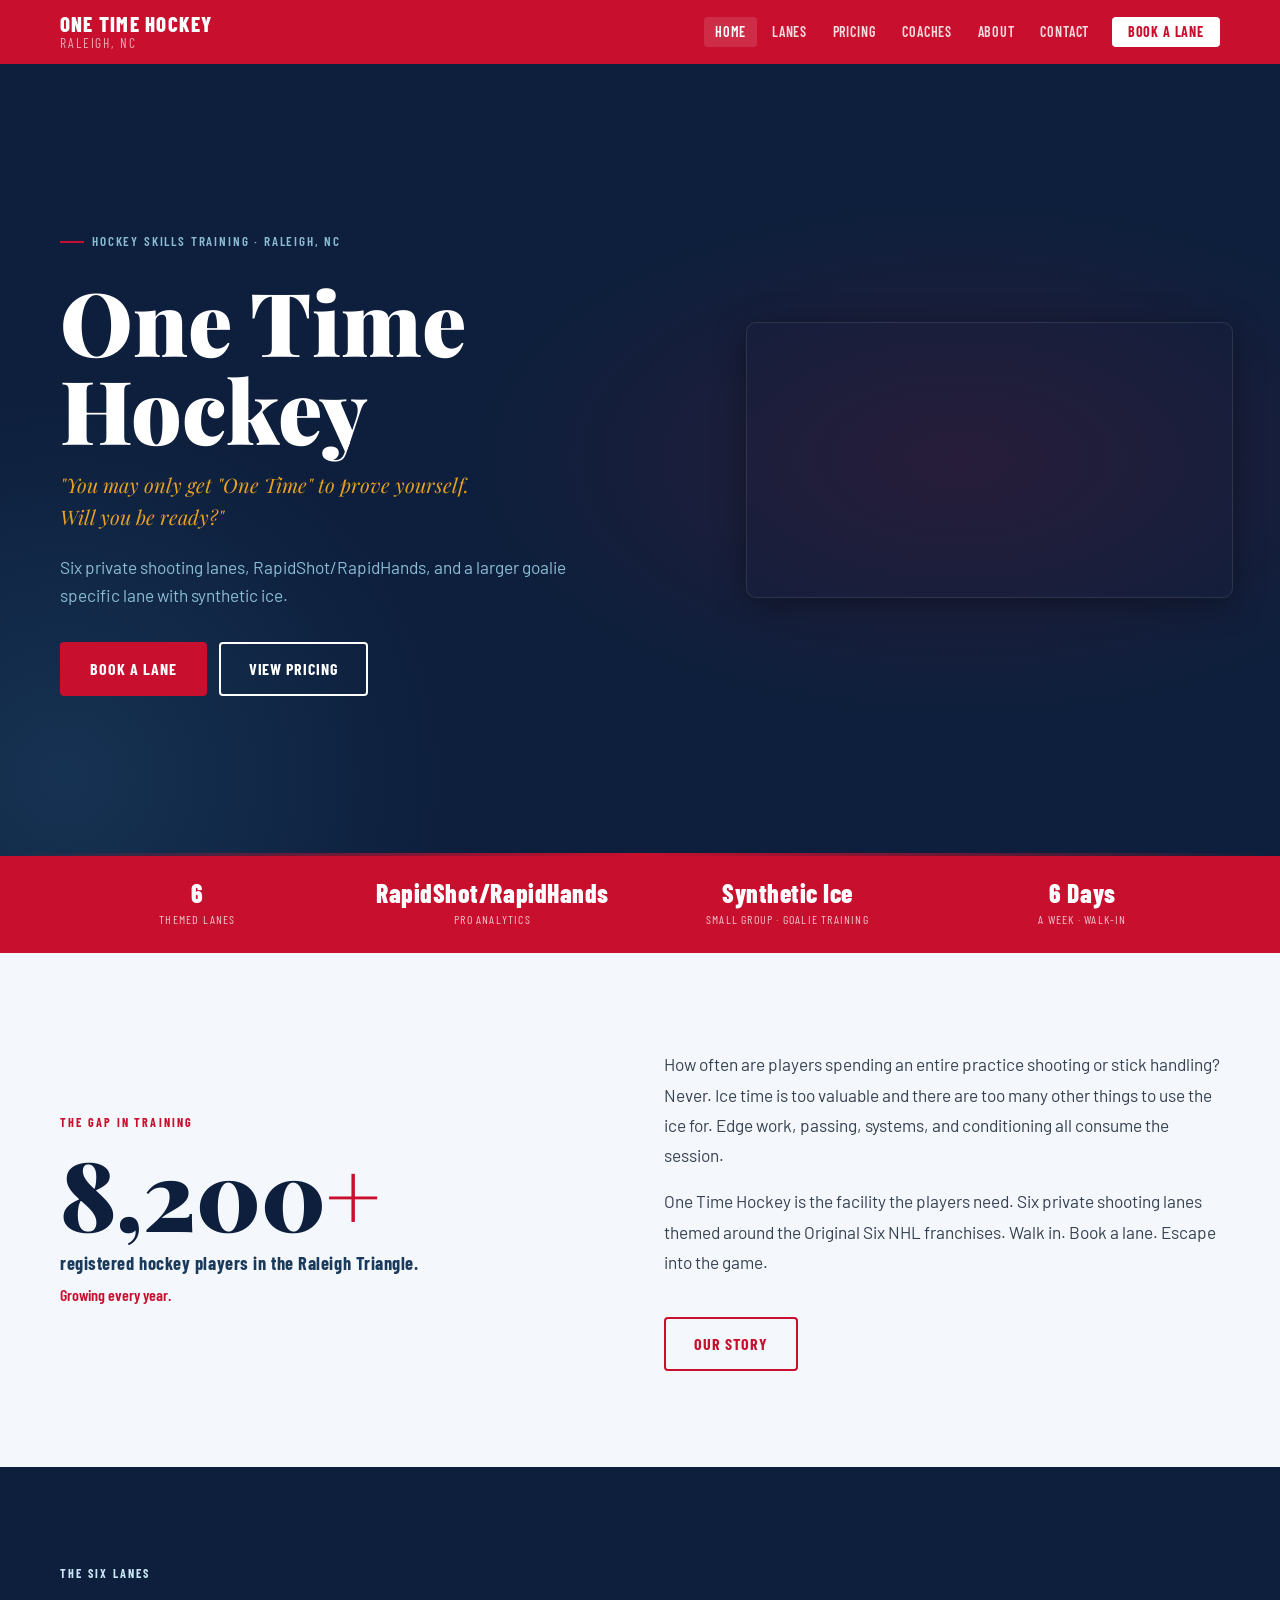
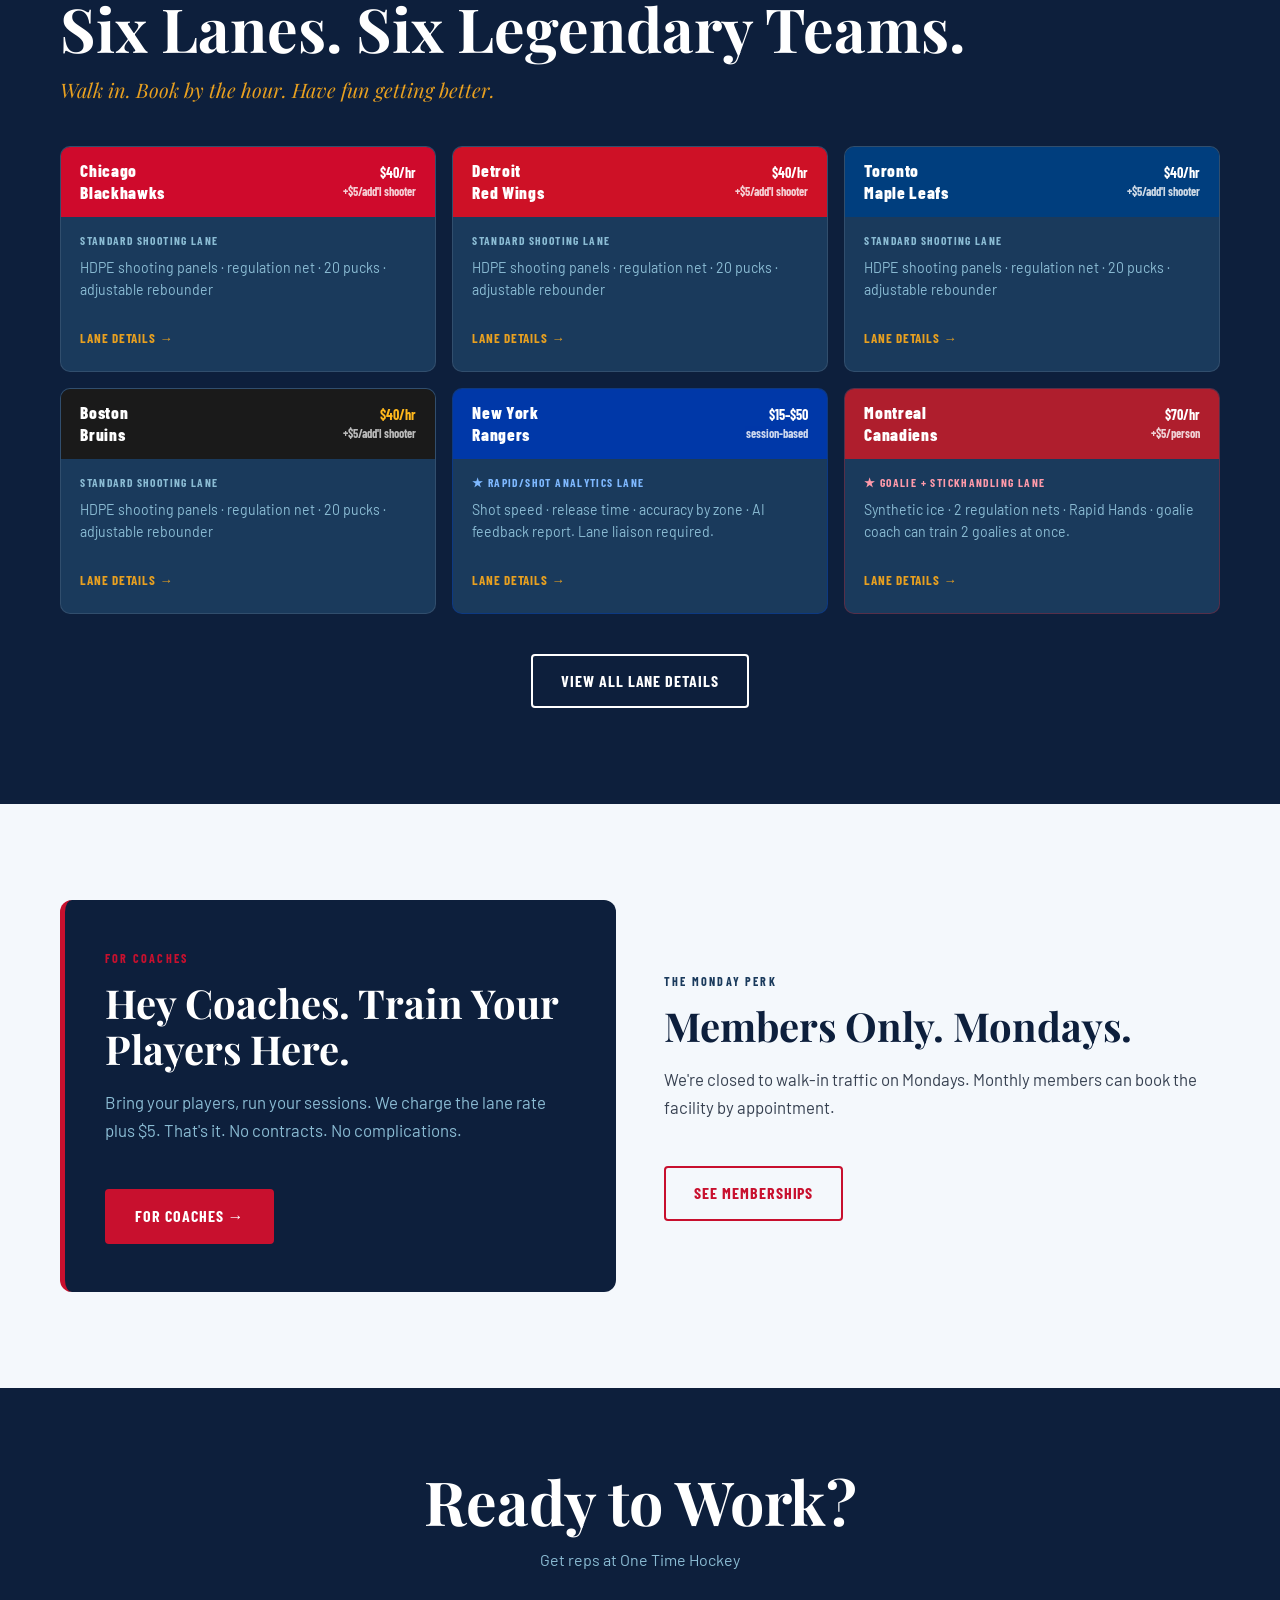
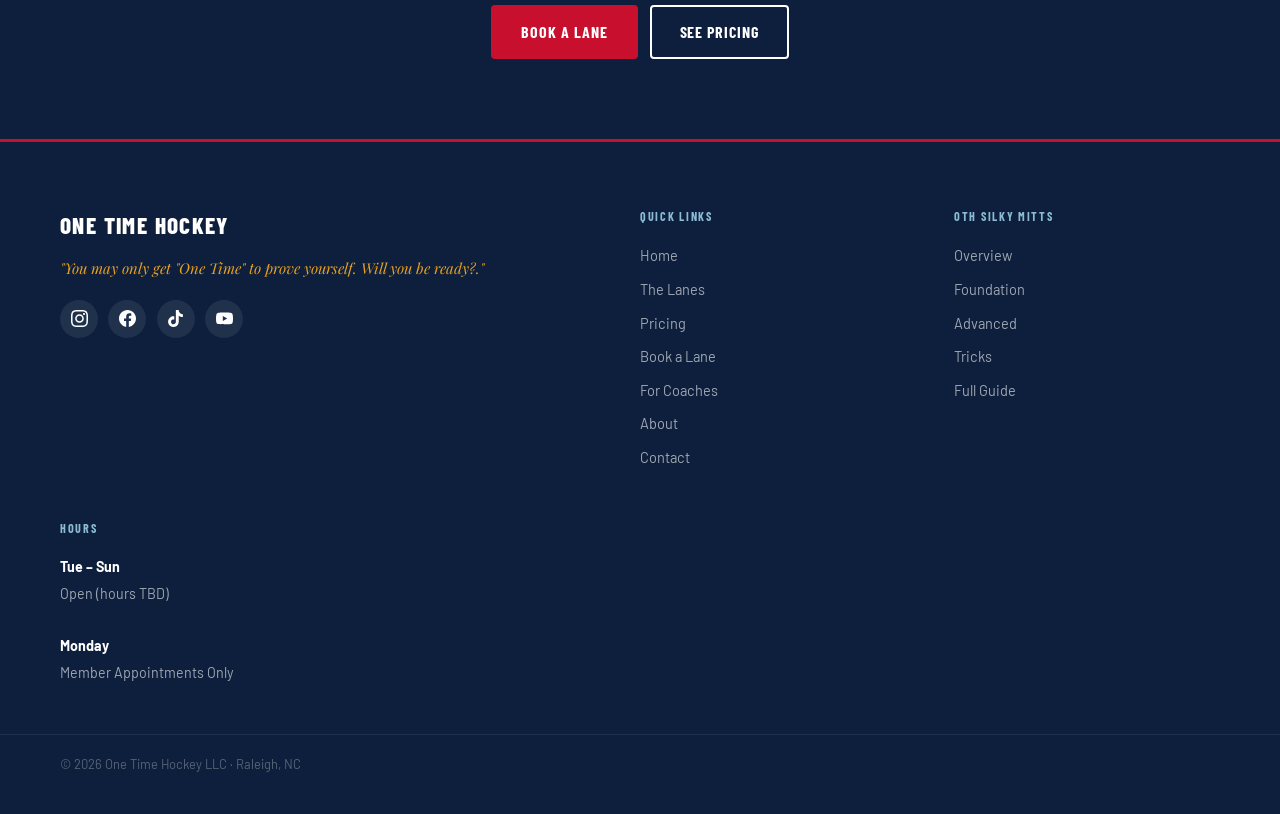
==== index.html @ a1ea01f9 "Add files via upload" ====
<!DOCTYPE html>
<html lang="en">
<head>
<meta charset="UTF-8">
<meta name="viewport" content="width=device-width, initial-scale=1.0">
<title>One Time Hockey — Skills Training Center | Raleigh, NC</title>
<meta name="description" content="Six Original Six NHL-themed shooting lanes in Raleigh, NC. Walk in, book by the hour, and have fun getting better. RapidShot analytics · Goalie lane · Open 6 days a week.">
<meta property="og:title" content="One Time Hockey — Skills Training Center | Raleigh, NC">
<meta property="og:description" content="Six private shooting lanes. Walk in. Book by the hour. The only open-access hockey skills training facility in the Raleigh Triangle.">
<meta property="og:image" content="images/og-image.jpg">
<meta property="og:url" content="https://onetimehockey.com">
<meta name="twitter:card" content="summary_large_image">
<link rel="canonical" href="https://onetimehockey.com">
<link rel="stylesheet" href="css/style.css">
<script type="application/ld+json">
{
  "@context":"https://schema.org",
  "@type":"SportsActivityLocation",
  "name":"One Time Hockey",
  "description":"Hockey skills training center in Raleigh, NC. Six Original Six-themed shooting lanes.",
  "address":{"@type":"PostalAddress","addressLocality":"Raleigh","addressRegion":"NC","addressCountry":"US"},
  "sport":"Hockey",
  "url":"https://onetimehockey.com"
}
</script>
</head>
<body>

<!-- ── NAV ──────────────────────────────────────── -->
<nav class="nav" role="navigation" aria-label="Main navigation">
  <div class="nav-inner">
    <a href="index.html" class="nav-logo">One Time Hockey<span>Raleigh, NC</span></a>
    <ul class="nav-links" role="list">
      <li><a href="index.html">Home</a></li>
      <li><a href="lanes.html">Lanes</a></li>
      <li><a href="pricing.html">Pricing</a></li>
      <li><a href="coaches.html">Coaches</a></li>
      <li><a href="about.html">About</a></li>
      <li><a href="contact.html">Contact</a></li>
      <li><a href="book.html" class="nav-cta">Book a Lane</a></li>
    </ul>
    <button class="burger" aria-label="Open menu" aria-expanded="false">
      <span></span><span></span><span></span>
    </button>
  </div>
</nav>

<!-- Mobile overlay -->
<div class="nav-overlay" role="dialog" aria-label="Mobile navigation">
  <button class="nav-close" aria-label="Close menu">✕</button>
  <a href="index.html">Home</a>
  <a href="lanes.html">Lanes</a>
  <a href="pricing.html">Pricing</a>
  <a href="coaches.html">Coaches</a>
  <a href="about.html">About</a>
  <a href="contact.html">Contact</a>
  <a href="book.html" class="mob-cta">Book a Lane</a>
</div>

<!-- ── HERO ─────────────────────────────────────── -->
<section class="hero" aria-label="Welcome to One Time Hockey">
  <div class="wrap">
    <div class="hero-grid">
      
      <div class="hero-text-col">
        <div class="eyebrow fu">Hockey Skills Training · Raleigh, NC</div>
        <h1 class="d-xl fu fu-1"><span style="color:var(--white)">One Time</span><br><span style="color:var(--white)">Hockey</span></h1>
        <p class="tagline fu fu-2" style="margin-top:1rem;max-width:560px">"You may only get "One Time" to prove yourself.<br>Will you be ready?"</p>
        <p class="fu fu-3" style="color:var(--ice-dim);margin-top:1.25rem;max-width:520px;font-size:1.08rem">Six private shooting lanes, RapidShot/RapidHands, and a larger goalie specific lane with synthetic ice.</p>
        <div class="btn-row fu fu-4" style="margin-top:2rem">
          <a href="book.html" class="btn btn-red">Book a Lane</a>
          <a href="pricing.html" class="btn btn-outline">View Pricing</a>
        </div>
      </div>

      <div class="hero-video-col fu fu-5">
        <div class="vid-wrap">
          <iframe src="https://www.youtube.com/embed/KJ-8VpHK3oU" frameborder="0" allow="accelerometer; autoplay; clipboard-write; encrypted-media; gyroscope; picture-in-picture" allowfullscreen></iframe>
        </div>
      </div>

    </div>
  </div>
</section>

<!-- ── STAT BAR ──────────────────────────────────── -->
<div class="stat-bar" aria-label="Facility highlights">
  <div class="wrap">
    <div class="stat-grid">
      <div><div class="stat-val">6</div><div class="stat-lbl">Themed Lanes</div></div>
      <div><div class="stat-val">RapidShot/RapidHands</div><div class="stat-lbl">Pro Analytics</div></div>
      <div><div class="stat-val">Synthetic Ice</div><div class="stat-lbl">Small Group · Goalie Training</div></div>
      <div><div class="stat-val">6 Days</div><div class="stat-lbl">A Week · Walk-In</div></div>
    </div>
  </div>
</div>

<!-- ── PROBLEM ───────────────────────────────────── -->
<section class="sec bg-off">
  <div class="wrap">
    <div class="two-col">
      <div>
        <span class="sec-label">The Gap in training</span>
        <div style="display:flex;align-items:baseline;gap:.75rem;margin-bottom:.5rem">
          <span style="font-family:var(--fd);font-size:clamp(3.5rem,10vw,6rem);font-weight:900;color:var(--navy);line-height:1">8,200<span style="color:var(--red)">+</span></span>
        </div>
        <p style="font-family:var(--fc);font-weight:700;font-size:1.15rem;color:var(--navy-md);letter-spacing:.03em;margin-bottom:.25rem">registered hockey players in the Raleigh Triangle.</p>
        <p style="font-family:var(--fc);font-size:1rem;color:var(--red);font-weight:600">Growing every year.</p>
      </div>
      <div>
        <p style="font-size:1.08rem;color:var(--mid);line-height:1.75">How often are players spending an entire practice shooting or stick handling? Never. Ice time is too valuable and there are too many other things to use the ice for. Edge work, passing, systems, and conditioning all consume the session.</p>
        <p style="font-size:1.08rem;color:var(--mid);line-height:1.75;margin-top:1rem">One Time Hockey is the facility the players need. Six private shooting lanes themed around the Original Six NHL franchises. Walk in. Book a lane. Escape into the game.</p>
        <a href="about.html" class="btn btn-outline-red" style="margin-top:1.5rem">Our Story</a>
      </div>
    </div>
  </div>
</section>

<!-- ── LANES ─────────────────────────────────────── -->
<section class="sec bg-navy">
  <div class="wrap">
    <span class="sec-label sec-label--lt">The Six Lanes</span>
    <h2 class="d-lg" style="color:var(--white);margin-bottom:.75rem">Six Lanes. Six Legendary Teams.</h2>
    <p class="tagline" style="margin-bottom:2.5rem">Walk in. Book by the hour. Have fun getting better.</p>

    <div class="lane-grid">

      <!-- Chicago -->
      <article class="lane-card">
        <div class="lane-card-hd" style="background:#CF0A2C">
          <div class="lane-card-team">Chicago<br>Blackhawks</div>
          <div class="lane-card-price">$40/hr<br><span style="font-size:.75rem;opacity:.8">+$5/add'l shooter</span></div>
        </div>
        <div class="lane-card-bd">
          <div class="lane-card-type" style="color:var(--ice-dim)">Standard Shooting Lane</div>
          <p class="lane-card-desc">HDPE shooting panels · regulation net · 20 pucks · adjustable rebounder</p>
          <a href="lanes.html#chicago" class="lane-card-link">Lane Details →</a>
        </div>
      </article>

      <!-- Detroit -->
      <article class="lane-card">
        <div class="lane-card-hd" style="background:#CE1126">
          <div class="lane-card-team">Detroit<br>Red Wings</div>
          <div class="lane-card-price">$40/hr<br><span style="font-size:.75rem;opacity:.8">+$5/add'l shooter</span></div>
        </div>
        <div class="lane-card-bd">
          <div class="lane-card-type" style="color:var(--ice-dim)">Standard Shooting Lane</div>
          <p class="lane-card-desc">HDPE shooting panels · regulation net · 20 pucks · adjustable rebounder</p>
          <a href="lanes.html#detroit" class="lane-card-link">Lane Details →</a>
        </div>
      </article>

      <!-- Toronto -->
      <article class="lane-card">
        <div class="lane-card-hd" style="background:#003E7E">
          <div class="lane-card-team">Toronto<br>Maple Leafs</div>
          <div class="lane-card-price">$40/hr<br><span style="font-size:.75rem;opacity:.8">+$5/add'l shooter</span></div>
        </div>
        <div class="lane-card-bd">
          <div class="lane-card-type" style="color:var(--ice-dim)">Standard Shooting Lane</div>
          <p class="lane-card-desc">HDPE shooting panels · regulation net · 20 pucks · adjustable rebounder</p>
          <a href="lanes.html#toronto" class="lane-card-link">Lane Details →</a>
        </div>
      </article>

      <!-- Boston -->
      <article class="lane-card">
        <div class="lane-card-hd" style="background:#1a1a1a">
          <div class="lane-card-team">Boston<br>Bruins</div>
          <div class="lane-card-price" style="color:#FFB81C">$40/hr<br><span style="font-size:.75rem;color:rgba(255,255,255,.7)">+$5/add'l shooter</span></div>
        </div>
        <div class="lane-card-bd">
          <div class="lane-card-type" style="color:var(--ice-dim)">Standard Shooting Lane</div>
          <p class="lane-card-desc">HDPE shooting panels · regulation net · 20 pucks · adjustable rebounder</p>
          <a href="lanes.html#boston" class="lane-card-link">Lane Details →</a>
        </div>
      </article>

      <!-- Rangers - RapidShot -->
      <article class="lane-card" style="border-color:rgba(0,56,168,.5)">
        <div class="lane-card-hd" style="background:#0038A8">
          <div class="lane-card-team">New York<br>Rangers</div>
          <div class="lane-card-price">$15–$50<br><span style="font-size:.75rem;opacity:.8">session-based</span></div>
        </div>
        <div class="lane-card-bd">
          <div class="lane-card-type" style="color:#7EB8FF">★ Rapid/Shot Analytics Lane</div>
          <p class="lane-card-desc">Shot speed · release time · accuracy by zone · AI feedback report. Lane liaison required.</p>
          <a href="lanes.html#rangers" class="lane-card-link">Lane Details →</a>
        </div>
      </article>

      <!-- Montreal -->
      <article class="lane-card" style="border-color:rgba(175,30,45,.4)">
        <div class="lane-card-hd" style="background:#AF1E2D">
          <div class="lane-card-team">Montreal<br>Canadiens</div>
          <div class="lane-card-price">$70/hr<br><span style="font-size:.75rem;opacity:.8">+$5/person</span></div>
        </div>
        <div class="lane-card-bd">
          <div class="lane-card-type" style="color:#ff9aaa">★ Goalie + Stickhandling Lane</div>
          <p class="lane-card-desc">Synthetic ice · 2 regulation nets · Rapid Hands · goalie coach can train 2 goalies at once.</p>
          <a href="lanes.html#montreal" class="lane-card-link">Lane Details →</a>
        </div>
      </article>

    </div>

    <div style="text-align:center;margin-top:2.5rem">
      <a href="lanes.html" class="btn btn-outline">View All Lane Details</a>
    </div>
  </div>
</section>

<!-- ── COACHES CALLOUT ────────────────────────────── -->
<section class="sec bg-off">
  <div class="wrap two-col">
    <div style="background:var(--navy);border-radius:12px;padding:3rem 2.5rem;border-left:5px solid var(--red)">
      <span class="sec-label">For Coaches</span>
      <h2 class="d-md" style="color:var(--white);margin-bottom:1rem">Hey Coaches. Train Your Players Here.</h2>
      <p style="color:var(--ice-dim);font-size:1.05rem;line-height:1.72">Bring your players, run your sessions. We charge the lane rate plus $5. That's it. No contracts. No complications.</p>
      <a href="coaches.html" class="btn btn-red" style="margin-top:1.75rem">For Coaches →</a>
    </div>
    <div>
      <span class="sec-label" style="color:var(--navy-md)">The Monday Perk</span>
      <h2 class="d-md" style="color:var(--navy);margin-bottom:1rem">Members Only. Mondays.</h2>
      <p style="color:var(--mid);font-size:1.05rem;line-height:1.72">We're closed to walk-in traffic on Mondays. Monthly members can book the facility by appointment.</p>
      <a href="pricing.html#membership" class="btn btn-outline-red" style="margin-top:1.75rem">See Memberships</a>
    </div>
  </div>
</section>

<!-- ── CTA BAND ──────────────────────────────────── -->
<section class="cta-band bg-navy">
  <div class="wrap">
    <h2 class="d-lg">Ready to Work?</h2>
    <p>Get reps at One Time Hockey</p>
    <div class="btn-row" style="justify-content:center">
      <a href="book.html" class="btn btn-red">Book a Lane</a>
      <a href="pricing.html" class="btn btn-outline">See Pricing</a>
    </div>
  </div>
</section>

<!-- FOOTER -->
<footer class="footer">
  <div class="wrap">
    <div class="foot-grid">
      <div>
        <div class="foot-logo">One Time Hockey</div>
        <p class="foot-tagline">"You may only get "One Time" to prove yourself. Will you be ready?."</p>
        <div class="social-row">
          <a href="#" class="soc-link" aria-label="Instagram"><svg viewBox="0 0 24 24"><path d="M12 2.163c3.204 0 3.584.012 4.85.07 3.252.148 4.771 1.691 4.919 4.919.058 1.265.069 1.645.069 4.849 0 3.205-.012 3.584-.069 4.849-.149 3.225-1.664 4.771-4.919 4.919-1.266.058-1.644.07-4.85.07-3.204 0-3.584-.012-4.849-.07-3.26-.149-4.771-1.699-4.919-4.92-.058-1.265-.07-1.644-.07-4.849 0-3.204.013-3.583.07-4.849.149-3.227 1.664-4.771 4.919-4.919 1.266-.057 1.645-.069 4.849-.069zm0-2.163c-3.259 0-3.667.014-4.947.072-4.358.2-6.78 2.618-6.98 6.98-.059 1.281-.073 1.689-.073 4.948 0 3.259.014 3.668.072 4.948.2 4.358 2.618 6.78 6.98 6.98 1.281.058 1.689.072 4.948.072 3.259 0 3.668-.014 4.948-.072 4.354-.2 6.782-2.618 6.979-6.98.059-1.28.073-1.689.073-4.948 0-3.259-.014-3.667-.072-4.947-.196-4.354-2.617-6.78-6.979-6.98-1.281-.059-1.69-.073-4.949-.073zm0 5.838c-3.403 0-6.162 2.759-6.162 6.162s2.759 6.163 6.162 6.163 6.162-2.759 6.162-6.163c0-3.403-2.759-6.162-6.162-6.162zm0 10.162c-2.209 0-4-1.79-4-4 0-2.209 1.791-4 4-4s4 1.791 4 4c0 2.21-1.791 4-4 4zm6.406-11.845c-.796 0-1.441.645-1.441 1.44s.645 1.44 1.441 1.44c.795 0 1.439-.645 1.439-1.44s-.644-1.44-1.439-1.44z"/></svg></a>
          <a href="#" class="soc-link" aria-label="Facebook"><svg viewBox="0 0 24 24"><path d="M24 12.073c0-6.627-5.373-12-12-12s-12 5.373-12 12c0 5.99 4.388 10.954 10.125 11.854v-8.385H7.078v-3.47h3.047V9.43c0-3.007 1.792-4.669 4.533-4.669 1.312 0 2.686.235 2.686.235v2.953H15.83c-1.491 0-1.956.925-1.956 1.874v2.25h3.328l-.532 3.47h-2.796v8.385C19.612 23.027 24 18.062 24 12.073z"/></svg></a>
          <a href="#" class="soc-link" aria-label="TikTok"><svg viewBox="0 0 24 24"><path d="M12.525.02c1.31-.02 2.61-.01 3.91-.02.08 1.53.63 3.09 1.75 4.17 1.12 1.11 2.7 1.62 4.24 1.79v4.03c-1.44-.05-2.89-.35-4.2-.97-.57-.26-1.1-.59-1.62-.93-.01 2.92.01 5.84-.02 8.75-.08 1.4-.54 2.79-1.35 3.94-1.31 1.92-3.58 3.17-5.91 3.21-1.43.08-2.86-.31-4.08-1.03-2.02-1.19-3.44-3.37-3.65-5.71-.02-.5-.03-1-.01-1.49.18-1.9 1.12-3.72 2.58-4.96 1.66-1.44 3.98-2.13 6.15-1.72.02 1.48-.04 2.96-.04 4.44-.99-.32-2.15-.23-3.02.37-.63.41-1.11 1.04-1.36 1.75-.21.51-.15 1.07-.14 1.61.24 1.64 1.82 3.02 3.5 2.87 1.12-.01 2.19-.66 2.77-1.61.19-.33.4-.67.41-1.06.1-1.79.06-3.57.07-5.36.01-4.03-.01-8.05.02-12.07z"/></svg></a>
          <a href="#" class="soc-link" aria-label="YouTube"><svg viewBox="0 0 24 24"><path d="M23.495 6.205a3.007 3.007 0 0 0-2.088-2.088c-1.87-.501-9.396-.501-9.396-.501s-7.507-.01-9.396.501A3.007 3.007 0 0 0 .527 6.205a31.247 31.247 0 0 0-.522 5.805 31.247 31.247 0 0 0 .522 5.783 3.007 3.007 0 0 0 2.088 2.088c1.868.502 9.396.502 9.396.502s7.506 0 9.396-.502a3.007 3.007 0 0 0 2.088-2.088 31.247 31.247 0 0 0 .5-5.783 31.247 31.247 0 0 0-.5-5.805zM9.609 15.601V8.408l6.264 3.602z"/></svg></a>
        </div>
      </div>
      <div><div class="foot-hdg">Quick Links</div><ul class="foot-links"><li><a href="index.html">Home</a></li><li><a href="lanes.html">The Lanes</a></li><li><a href="pricing.html">Pricing</a></li><li><a href="book.html">Book a Lane</a></li><li><a href="coaches.html">For Coaches</a></li><li><a href="about.html">About</a></li><li><a href="contact.html">Contact</a></li></ul></div>
      <div><div class="foot-hdg">OTH Silky Mitts</div><ul class="foot-links"><li><a href="./oth_stickhandling/index.html">Overview</a></li><li><a href="./oth_stickhandling/foundation.html">Foundation</a></li><li><a href="./oth_stickhandling/advanced.html">Advanced</a></li><li><a href="./oth_stickhandling/tricks.html">Tricks</a></li><li><a href="./oth_stickhandling/guide.html">Full Guide</a></li>
  </ul></div>
      <div><div class="foot-hdg">Hours</div><div class="foot-hours"><strong>Tue – Sun</strong><br>Open (hours TBD)<br><br><strong>Monday</strong><br>Member Appointments Only</div></div>
    </div>
  </div>
  <div class="foot-bar"><div class="wrap" style="display:flex;justify-content:space-between;width:100%;padding-bottom:1.2rem;flex-wrap:wrap;gap:.5rem"><span>© 2026 One Time Hockey LLC · Raleigh, NC</span></div></div>
</footer>
<script src="js/main.js"></script>
</body>
</html>
---- css/style.css ----
/* ================================================================
   ONE TIME HOCKEY — stylesheet
   Mobile-first · Red #C8102E / White / Navy #0D1F3C
   ================================================================ */

@import url('https://fonts.googleapis.com/css2?family=Playfair+Display:ital,wght@0,700;0,900;1,700&family=Barlow+Condensed:wght@400;600;700;800&family=Barlow:wght@400;500;600&display=swap');

/* ── TOKENS ─────────────────────────────────────── */
:root {
  --red:      #C8102E;
  --red-dk:   #9B0B22;
  --navy:     #0D1F3C;
  --navy-md:  #1A3A5C;
  --navy-lt:  #253F63;
  --white:    #FFFFFF;
  --off:      #F4F8FC;
  --ice:      #C8E6F5;
  --ice-dim:  #8BBCD4;
  --gold:     #E8A020;
  --ink:      #0F172A;
  --mid:      #374151;
  --muted:    #64748B;
  --border-d: rgba(255,255,255,.10);
  --border-l: rgba(0,0,0,.08);
  --r:        4px;
  --r-lg:     10px;
  --ease:     .2s ease;
  --shadow:   0 6px 32px rgba(0,0,0,.35);
  --shadow-s: 0 2px 12px rgba(0,0,0,.08);
  --fd: 'Playfair Display', Georgia, serif;
  --fc: 'Barlow Condensed', 'Arial Narrow', sans-serif;
  --fb: 'Barlow', 'Segoe UI', sans-serif;
}

/* ── RESET ──────────────────────────────────────── */
*,*::before,*::after{box-sizing:border-box;margin:0;padding:0}
html{scroll-behavior:smooth;font-size:16px}
body{font-family:var(--fb);color:var(--ink);background:var(--white);line-height:1.65;overflow-x:hidden;padding-top:64px}
img{max-width:100%;height:auto;display:block}
a{color:inherit;text-decoration:none}
ul,ol{list-style:none}
button{cursor:pointer;border:none;font:inherit}
input,textarea,select{font:inherit}

/* ── TYPE ───────────────────────────────────────── */
h1,h2,h3{font-family:var(--fd);line-height:1.12}
h4,.label{font-family:var(--fc);letter-spacing:.08em}
.d-xl{font-size:clamp(2.8rem,8vw,5.5rem);font-family:var(--fd);font-weight:900;line-height:1.0}
.d-lg{font-size:clamp(2rem,5.5vw,3.8rem);font-family:var(--fd);font-weight:700;line-height:1.1}
.d-md{font-size:clamp(1.5rem,4vw,2.5rem);font-family:var(--fd);font-weight:700;line-height:1.15}
.tagline{font-family:var(--fd);font-style:italic;color:var(--gold);font-size:clamp(1rem,2.2vw,1.25rem);line-height:1.6}
.sec-label{font-family:var(--fc);font-weight:700;font-size:.76rem;letter-spacing:.18em;text-transform:uppercase;color:var(--red);display:block;margin-bottom:.7rem}
.sec-label--lt{color:var(--ice)}
.sec-label--gold{color:var(--gold)}
p{margin-bottom:1rem}p:last-child{margin-bottom:0}

/* ── LAYOUT ─────────────────────────────────────── */
.wrap{width:100%;max-width:1200px;margin:0 auto;padding:0 1.25rem}
.sec{padding:5rem 0}.sec-sm{padding:3rem 0}.sec-lg{padding:7rem 0}
.bg-navy{background:var(--navy);color:var(--white)}
.bg-nmd{background:var(--navy-md);color:var(--white)}
.bg-red{background:var(--red);color:var(--white)}
.bg-off{background:var(--off);color:var(--ink)}
.bg-white{background:var(--white);color:var(--ink)}

/* ── NAV ────────────────────────────────────────── */
.nav{position:fixed;top:0;left:0;right:0;z-index:1000;background:var(--red);height:64px;display:flex;align-items:center;transition:box-shadow var(--ease)}
.nav.scrolled{box-shadow:0 2px 20px rgba(0,0,0,.4)}
.nav-inner{display:flex;align-items:center;justify-content:space-between;width:100%;max-width:1200px;margin:0 auto;padding:0 1.25rem}
.nav-logo{font-family:var(--fc);font-weight:800;font-size:1.3rem;letter-spacing:.06em;color:var(--white);text-transform:uppercase;line-height:1}
.nav-logo span{display:block;font-weight:400;font-size:.65em;letter-spacing:.14em;color:rgba(255,255,255,.65);margin-top:1px}
.nav-links{display:none;align-items:center;gap:.2rem}
.nav-links a{font-family:var(--fc);font-weight:600;font-size:.88rem;letter-spacing:.06em;text-transform:uppercase;color:rgba(255,255,255,.85);padding:.4rem .7rem;border-radius:var(--r);transition:color var(--ease),background var(--ease)}
.nav-links a:hover,.nav-links a.active{color:var(--white);background:rgba(255,255,255,.12)}
.nav-links .nav-cta{background:var(--white);color:var(--red)!important;font-weight:700;padding:.4rem 1rem;margin-left:.5rem}
.nav-links .nav-cta:hover{background:var(--off)}
.burger{display:flex;flex-direction:column;gap:5px;padding:8px;background:transparent}
.burger span{display:block;width:24px;height:2px;background:var(--white);border-radius:2px;transition:all .3s}

/* Mobile overlay */
.nav-overlay{display:none;position:fixed;inset:0;background:var(--navy);z-index:999;flex-direction:column;align-items:center;justify-content:center;gap:.4rem;padding-top:64px}
.nav-overlay.open{display:flex}
.nav-overlay a{font-family:var(--fc);font-weight:700;font-size:2.2rem;letter-spacing:.04em;text-transform:uppercase;color:var(--white);padding:.5rem 2rem;transition:color var(--ease)}
.nav-overlay a:hover{color:var(--gold)}
.nav-overlay .mob-cta{margin-top:1.25rem;background:var(--red);color:var(--white)!important;border-radius:var(--r);padding:.7rem 2.5rem!important}
.nav-close{position:absolute;top:18px;right:1.25rem;background:transparent;color:var(--white);font-size:2rem;line-height:1;padding:.5rem}

/* ── BUTTONS ────────────────────────────────────── */
.btn{display:inline-flex;align-items:center;justify-content:center;gap:.4rem;font-family:var(--fc);font-weight:700;font-size:1rem;letter-spacing:.06em;text-transform:uppercase;padding:.75rem 1.75rem;border-radius:var(--r);transition:all var(--ease);min-height:48px;white-space:nowrap;border:2px solid transparent}
.btn-red{background:var(--red);color:var(--white);border-color:var(--red)}
.btn-red:hover{background:var(--red-dk);border-color:var(--red-dk);transform:translateY(-1px)}
.btn-outline{background:transparent;color:var(--white);border-color:var(--white)}
.btn-outline:hover{background:var(--white);color:var(--red)}
.btn-outline-red{background:transparent;color:var(--red);border-color:var(--red)}
.btn-outline-red:hover{background:var(--red);color:var(--white)}
.btn-gold{background:var(--gold);color:var(--navy);border-color:var(--gold)}
.btn-gold:hover{background:#c8880e;border-color:#c8880e}
.btn-full{width:100%}
.btn-row{display:flex;flex-wrap:wrap;gap:.75rem;align-items:center}

/* ── HERO ───────────────────────────────────────── */
.hero{min-height:88vh;display:flex;align-items:center;background:var(--navy);position:relative;overflow:hidden}
.hero::before{content:'';position:absolute;inset:0;background:radial-gradient(ellipse 70% 60% at 75% 50%, rgba(200,16,46,.14) 0%, transparent 55%), radial-gradient(ellipse 50% 80% at 5% 90%, rgba(26,58,92,.7) 0%, transparent 60%);pointer-events:none}
.hero::after{content:'';position:absolute;bottom:0;left:0;right:0;height:3px;background:linear-gradient(90deg,transparent,var(--red),transparent)}

/* Grid System for side-by-side */
.hero-grid { display: flex; flex-direction: column; gap: 3rem; width: 100%; position: relative; z-index: 1; padding: 4rem 0; }
.hero-text-col, .hero-video-col { width: 100%; }

@media(min-width: 992px) {
  .hero-grid { flex-direction: row; align-items: center; justify-content: space-between; }
  .hero-text-col { flex: 0 0 55%; }
  .hero-video-col { flex: 0 0 42%; }
}

/* Video Aspect Ratio Box */
.vid-wrap {
  position: relative;
  padding-bottom: 56.25%; /* 16:9 Aspect Ratio */
  height: 0;
  overflow: hidden;
  border-radius: var(--r-lg);
  box-shadow: var(--shadow);
  border: 1px solid var(--border-d);
}
.vid-wrap iframe { position: absolute; top: 0; left: 0; width: 100%; height: 100%; }

.eyebrow{display:inline-flex;align-items:center;gap:.5rem;font-family:var(--fc);font-weight:600;font-size:.82rem;letter-spacing:.14em;text-transform:uppercase;color:var(--ice-dim);margin-bottom:1.5rem}
.eyebrow::before{content:'';display:block;width:24px;height:2px;background:var(--red);flex-shrink:0}

/* Page hero */
.pg-hero{padding:3.5rem 0 3rem;background:var(--navy);position:relative;overflow:hidden}
.pg-hero::after{content:'';position:absolute;bottom:0;left:0;right:0;height:3px;background:linear-gradient(90deg,transparent,var(--red) 20%,var(--red) 80%,transparent)}
.pg-hero .wrap{position:relative;z-index:1}

/* ── STAT BAR ───────────────────────────────────── */
.stat-bar{background:var(--red);padding:1.5rem 0}
.stat-grid{display:grid;grid-template-columns:repeat(2,1fr);gap:1.25rem;text-align:center}
.stat-val{font-family:var(--fc);font-weight:800;font-size:1.6rem;color:var(--white);line-height:1;letter-spacing:.02em}
.stat-lbl{font-family:var(--fc);font-size:.75rem;letter-spacing:.1em;text-transform:uppercase;color:rgba(255,255,255,.75);margin-top:.25rem}

/* ── LANE CARDS ─────────────────────────────────── */
.lane-grid{display:grid;grid-template-columns:1fr;gap:1rem}
.lane-card{background:var(--navy-md);border:1px solid var(--border-d);border-radius:var(--r-lg);overflow:hidden;transition:transform var(--ease),box-shadow var(--ease),border-color var(--ease)}
.lane-card:hover{transform:translateY(-3px);box-shadow:var(--shadow);border-color:rgba(255,255,255,.22)}
.lane-card-hd{padding:.85rem 1.2rem;display:flex;align-items:center;justify-content:space-between}
.lane-card-team{font-family:var(--fc);font-weight:800;font-size:1.08rem;letter-spacing:.04em;color:var(--white);line-height:1.25}
.lane-card-price{font-family:var(--fc);font-weight:700;font-size:.88rem;color:var(--white);text-align:right;line-height:1.25}
.lane-card-bd{padding:.9rem 1.2rem 1.25rem}
.lane-card-type{font-family:var(--fc);font-weight:700;font-size:.72rem;letter-spacing:.12em;text-transform:uppercase;margin-bottom:.4rem}
.lane-card-desc{font-size:.88rem;color:var(--ice-dim);line-height:1.55}
.lane-card-link{display:inline-flex;align-items:center;gap:.3rem;font-family:var(--fc);font-weight:700;font-size:.82rem;letter-spacing:.06em;text-transform:uppercase;color:var(--gold);margin-top:.75rem;transition:gap var(--ease)}
.lane-card-link:hover{gap:.55rem}

/* ── LANE DETAIL PAGE ───────────────────────────── */
.lane-sec{padding:3.5rem 0}
.lane-sec:nth-child(odd){background:var(--white)}
.lane-sec:nth-child(even){background:var(--off)}
.lane-det-hd{display:flex;align-items:flex-start;gap:1rem;margin-bottom:1.25rem}
.lane-bar{width:6px;border-radius:3px;flex-shrink:0;margin-top:.25rem;min-height:56px}
.lane-det-name{font-family:var(--fd);font-size:clamp(1.8rem,5vw,3rem);font-weight:900;line-height:1.0}
.lane-det-type{font-family:var(--fc);font-weight:700;font-size:.78rem;letter-spacing:.14em;text-transform:uppercase;margin-top:.3rem}
.equip-list{display:flex;flex-direction:column;gap:.5rem;margin:1.25rem 0}
.equip-item{display:flex;align-items:center;gap:.65rem;font-size:.94rem;color:var(--mid)}
.equip-dot{width:7px;height:7px;border-radius:50%;flex-shrink:0}
.lane-callout{background:var(--navy);color:var(--white);border-radius:var(--r-lg);padding:1.5rem;border-left:4px solid var(--gold);margin-top:1.5rem}
.lane-callout p{color:var(--ice-dim);font-size:.93rem;line-height:1.65}
.lane-callout strong{color:var(--gold)}
.lane-price-box{background:var(--off);border:1px solid var(--border-l);border-radius:var(--r-lg);padding:1.5rem;margin-top:1.5rem}
.lane-price-box.dark{background:var(--navy-md);border-color:var(--border-d)}
.price-row{display:flex;justify-content:space-between;align-items:baseline;padding:.5rem 0;border-bottom:1px solid var(--border-l)}
.price-row:last-child{border-bottom:none}
.price-lbl{font-size:.92rem;color:var(--mid)}
.dark .price-lbl{color:var(--ice-dim)}
.price-val{font-family:var(--fc);font-weight:700;font-size:1.05rem;color:var(--navy)}
.dark .price-val{color:var(--white)}

/* ── PRICING PAGE ───────────────────────────────── */
.pricing-grid{display:grid;grid-template-columns:1fr;gap:1.5rem}
.p-card{background:var(--white);border:1px solid var(--border-l);border-radius:var(--r-lg);overflow:hidden;box-shadow:var(--shadow-s)}
.p-card-hd{padding:1rem 1.5rem;display:flex;align-items:center;justify-content:space-between}
.p-card-title{font-family:var(--fc);font-weight:800;font-size:.95rem;letter-spacing:.06em;text-transform:uppercase;color:var(--white)}
.p-card-bd{padding:1.25rem 1.5rem}
.p-row{display:flex;justify-content:space-between;align-items:baseline;padding:.55rem 0;border-bottom:1px solid var(--border-l);font-size:.94rem}
.p-row:last-child{border-bottom:none}
.p-row-lbl{color:var(--mid)}
.p-row-val{font-family:var(--fc);font-weight:700;font-size:1rem;color:var(--navy)}
.p-note{font-size:.81rem;color:var(--muted);font-style:italic;margin-top:.75rem;padding-top:.75rem;border-top:1px dashed var(--border-l)}

/* Membership */
.mem-grid{display:grid;grid-template-columns:1fr;gap:1.5rem}
.mem-card{background:var(--navy-md);border:1px solid var(--border-d);border-radius:var(--r-lg);padding:1.75rem;position:relative}
.mem-card.featured{border-color:var(--gold)}
.mem-badge{position:absolute;top:-.6rem;right:1.25rem;background:var(--gold);color:var(--navy);font-family:var(--fc);font-weight:800;font-size:.68rem;letter-spacing:.1em;text-transform:uppercase;padding:.2rem .6rem;border-radius:2px}
.mem-price{font-family:var(--fd);font-weight:900;font-size:2.6rem;color:var(--white);line-height:1;margin-bottom:.2rem}
.mem-period{font-family:var(--fc);font-size:.84rem;color:var(--ice-dim);margin-bottom:1.25rem}
.mem-features{display:flex;flex-direction:column;gap:.6rem;margin-bottom:1.5rem}
.mem-feat{display:flex;align-items:flex-start;gap:.6rem;font-size:.91rem;color:var(--ice);line-height:1.45}
.mem-feat::before{content:'✓';color:var(--gold);font-weight:700;flex-shrink:0;margin-top:.05em}
.mem-feat.perk{color:var(--gold);font-weight:600}

/* ── FAQ ────────────────────────────────────────── */
.faq-list{display:flex;flex-direction:column}
.faq-item{border-bottom:1px solid var(--border-l)}
.faq-q{width:100%;background:transparent;text-align:left;padding:1.2rem 0;display:flex;justify-content:space-between;align-items:center;gap:1rem;font-family:var(--fc);font-weight:700;font-size:1.05rem;color:var(--navy);transition:color var(--ease)}
.faq-q:hover{color:var(--red)}
.faq-icon{font-size:1.5rem;color:var(--red);transition:transform var(--ease);flex-shrink:0;line-height:1}
.faq-item.open .faq-icon{transform:rotate(45deg)}
.faq-a{max-height:0;overflow:hidden;transition:max-height .35s ease,padding var(--ease);font-size:.93rem;color:var(--mid);line-height:1.72}
.faq-item.open .faq-a{max-height:300px;padding-bottom:1.2rem}
/* FAQ on dark bg */
.bg-navy .faq-q,.bg-nmd .faq-q{color:var(--white)}
.bg-navy .faq-a,.bg-nmd .faq-a{color:var(--ice-dim)}
.bg-navy .faq-item,.bg-nmd .faq-item{border-color:var(--border-d)}

/* ── COACHES ────────────────────────────────────── */
.check-list{display:flex;flex-direction:column;gap:.75rem}
.check-item{display:flex;align-items:flex-start;gap:.75rem;font-size:.96rem;line-height:1.5;color:var(--ice)}
.check-icon{width:20px;height:20px;background:var(--red);border-radius:50%;flex-shrink:0;margin-top:.12em;display:flex;align-items:center;justify-content:center}
.check-icon svg{width:11px;height:11px;fill:var(--white)}
.coaches-deal{background:var(--navy-lt);border-radius:var(--r-lg);padding:2rem;border-left:4px solid var(--red)}
.coaches-deal p{color:var(--ice-dim);font-size:.95rem;line-height:1.7}

/* ── FORMS ──────────────────────────────────────── */
.form-group{margin-bottom:1.25rem}
.form-label{display:block;font-family:var(--fc);font-weight:700;font-size:.83rem;letter-spacing:.08em;text-transform:uppercase;color:var(--navy-md);margin-bottom:.4rem}
.bg-navy .form-label,.bg-nmd .form-label{color:var(--ice)}
.form-input,.form-select,.form-textarea{width:100%;padding:.75rem 1rem;background:var(--white);border:2px solid var(--border-l);border-radius:var(--r);font-size:.97rem;color:var(--ink);transition:border-color var(--ease);min-height:48px}
.form-input:focus,.form-select:focus,.form-textarea:focus{outline:none;border-color:var(--red)}
.form-textarea{min-height:130px;resize:vertical}

/* ── FOOTER ─────────────────────────────────────── */
.footer{background:var(--navy);padding:4rem 0 0;border-top:3px solid var(--red)}
.foot-grid{display:grid;grid-template-columns:1fr;gap:3rem;padding-bottom:3rem}
.foot-logo{font-family:var(--fc);font-weight:800;font-size:1.45rem;letter-spacing:.06em;text-transform:uppercase;color:var(--white);margin-bottom:.75rem}
.foot-tagline{font-family:var(--fd);font-style:italic;color:var(--gold);font-size:.93rem;margin-bottom:1.25rem;line-height:1.55}
.foot-hdg{font-family:var(--fc);font-weight:700;font-size:.76rem;letter-spacing:.14em;text-transform:uppercase;color:var(--ice-dim);margin-bottom:1rem}
.foot-links{display:flex;flex-direction:column;gap:.45rem}
.foot-links a{font-size:.91rem;color:rgba(255,255,255,.6);transition:color var(--ease)}
.foot-links a:hover{color:var(--white)}
.foot-hours{font-size:.89rem;color:rgba(255,255,255,.6);line-height:1.85}
.foot-hours strong{color:var(--white)}
.foot-bar{border-top:1px solid rgba(255,255,255,.08);padding:1.2rem 0;display:flex;flex-direction:column;align-items:center;gap:.5rem;text-align:center;font-size:.81rem;color:rgba(255,255,255,.3)}

/* Social icons */
.social-row{display:flex;gap:.65rem;align-items:center;margin-top:1rem}
.soc-link{display:flex;align-items:center;justify-content:center;width:38px;height:38px;border-radius:50%;background:rgba(255,255,255,.08);color:var(--white);transition:background var(--ease),color var(--ease)}
.soc-link:hover{background:var(--gold);color:var(--navy)}
.soc-link svg{width:17px;height:17px;fill:currentColor}

/* ── MISC ───────────────────────────────────────── */
.divider{height:3px;background:linear-gradient(90deg,transparent,var(--red) 30%,var(--red) 70%,transparent);border:none;margin:0}
.two-col{display:grid;grid-template-columns:1fr;gap:3rem;align-items:start}
.info-card{background:var(--navy-md);border-radius:var(--r-lg);padding:2rem;border-left:4px solid var(--red)}
.info-card h3{font-family:var(--fc);font-weight:800;font-size:1.25rem;letter-spacing:.04em;color:var(--white);margin-bottom:.75rem}
.info-card p{color:var(--ice-dim);font-size:.93rem}
.cta-band{padding:5rem 0;text-align:center}
.cta-band h2{margin-bottom:.75rem;color:var(--white)}
.cta-band p{color:var(--ice-dim);margin-bottom:2rem;max-width:500px;margin-left:auto;margin-right:auto}
.booking-ph{background:var(--navy-md);border:2px dashed rgba(255,255,255,.14);border-radius:var(--r-lg);padding:3.5rem 2rem;text-align:center}
.booking-ph h3{color:var(--white);margin-bottom:.5rem}
.booking-ph p{color:var(--ice-dim);margin-bottom:1.5rem}
.booking-ph .ph-phone{font-family:var(--fc);font-size:1.9rem;font-weight:700;color:var(--gold);letter-spacing:.04em;display:block;margin-bottom:1rem}
.map-ph{background:var(--navy-md);border-radius:var(--r-lg);height:260px;display:flex;align-items:center;justify-content:center;flex-direction:column;gap:.75rem;border:1px solid var(--border-d);color:var(--ice-dim);font-family:var(--fc);font-size:.95rem;letter-spacing:.06em;text-align:center;padding:2rem}
.email-row{display:flex;flex-direction:column;gap:.75rem;max-width:420px}
.email-row .form-input{background:rgba(255,255,255,.09);border-color:rgba(255,255,255,.15);color:var(--white)}
.email-row .form-input::placeholder{color:rgba(255,255,255,.4)}
.email-row .form-input:focus{border-color:var(--red)}
.tag-pill{display:inline-flex;align-items:center;gap:.4rem;font-family:var(--fc);font-size:.78rem;font-weight:600;letter-spacing:.1em;text-transform:uppercase;padding:.3rem .75rem;border-radius:20px;background:rgba(200,16,46,.15);color:var(--red);margin-bottom:.75rem}
.bg-navy .tag-pill,.bg-nmd .tag-pill{background:rgba(200,16,46,.25);color:#f08090}

/* ── ANIMATIONS ─────────────────────────────────── */
@keyframes fadeUp{from{opacity:0;transform:translateY(22px)}to{opacity:1;transform:translateY(0)}}
.fu{animation:fadeUp .6s ease both}
.fu-1{animation-delay:.1s}.fu-2{animation-delay:.2s}.fu-3{animation-delay:.3s}.fu-4{animation-delay:.4s}.fu-5{animation-delay:.5s}

/* ── RESPONSIVE ─────────────────────────────────── */
@media(min-width:768px){
  .nav-links{display:flex}
  .burger{display:none}
  .stat-grid{grid-template-columns:repeat(4,1fr)}
  .lane-grid{grid-template-columns:repeat(2,1fr)}
  .pricing-grid{grid-template-columns:repeat(2,1fr)}
  .mem-grid{grid-template-columns:repeat(3,1fr)}
  .two-col{grid-template-columns:1fr 1fr;align-items:center}
  .foot-grid{grid-template-columns:2fr 1fr 1fr}
  .foot-bar{flex-direction:row;justify-content:space-between}
  .email-row{flex-direction:row}
}
@media(min-width:1024px){
  .lane-grid{grid-template-columns:repeat(3,1fr)}
  .hero{min-height:88vh}
  .sec{padding:6rem 0}
  .sec-lg{padding:8rem 0}
}
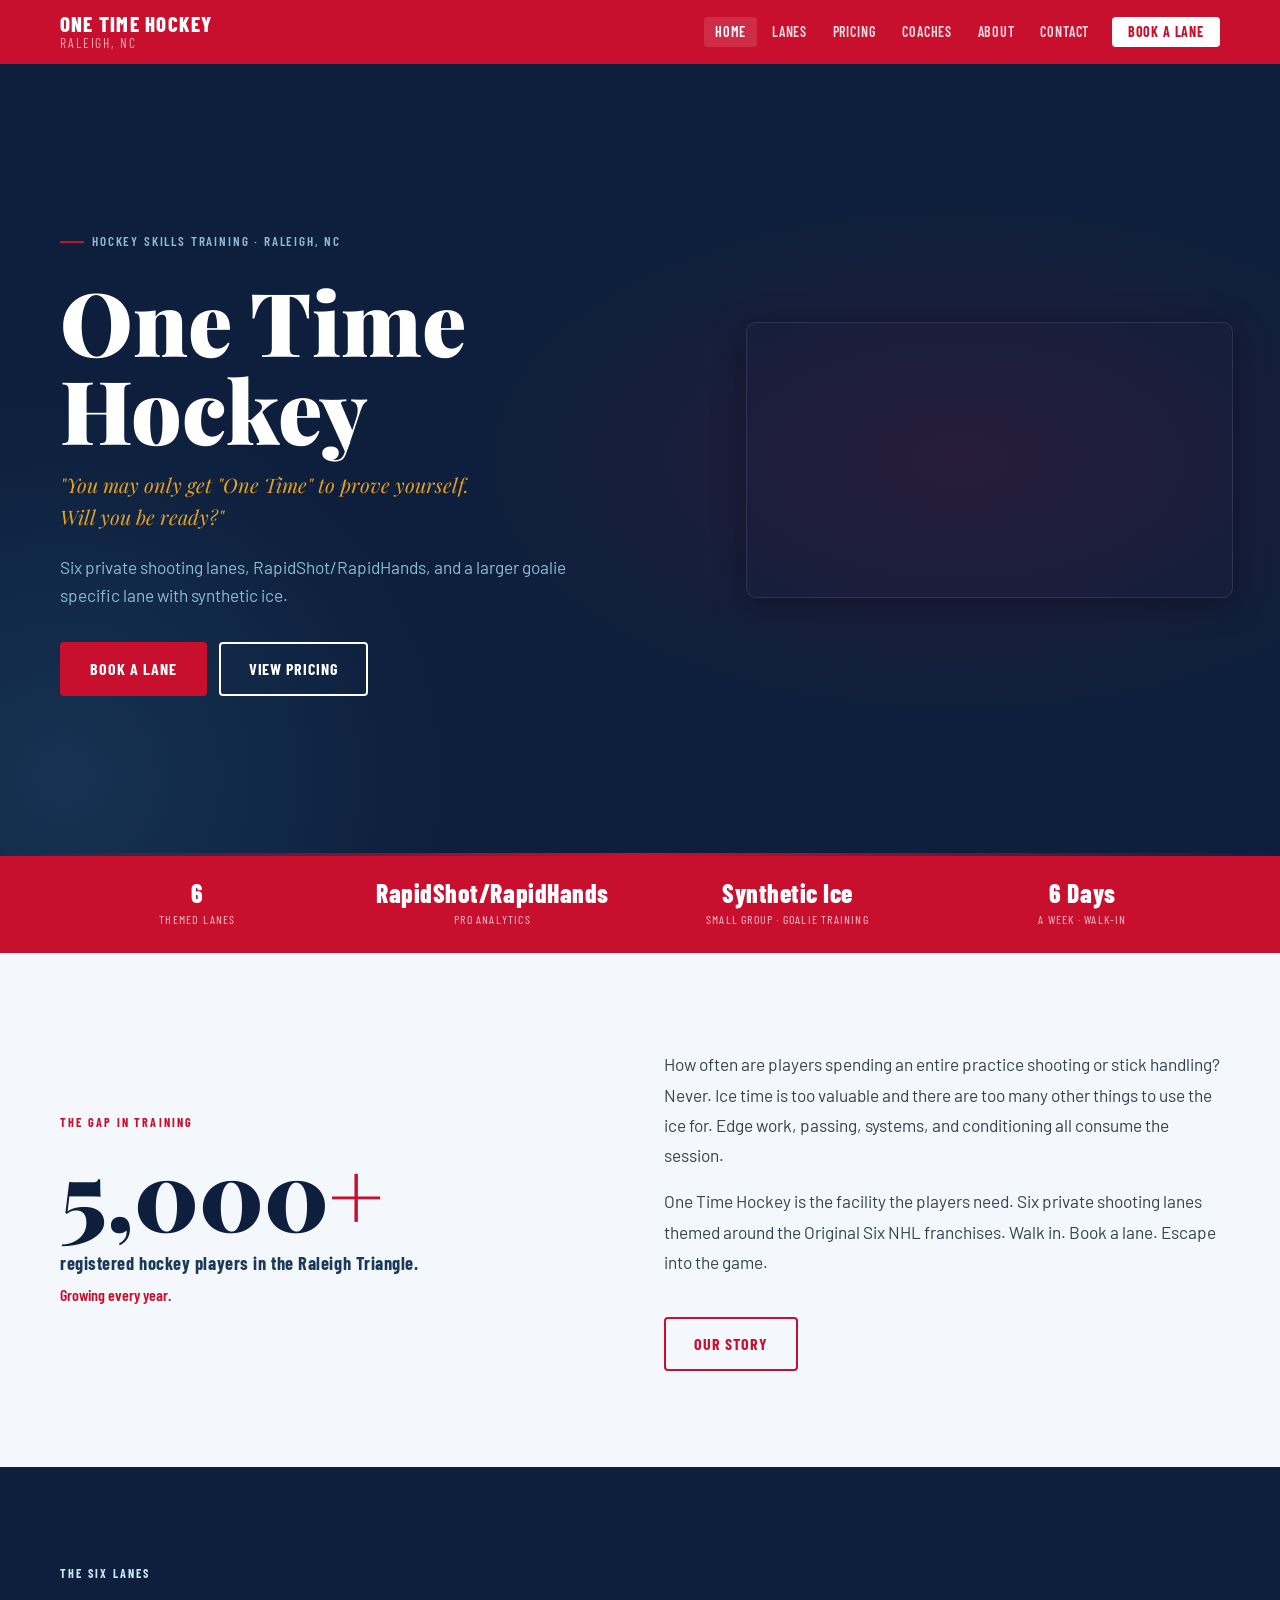
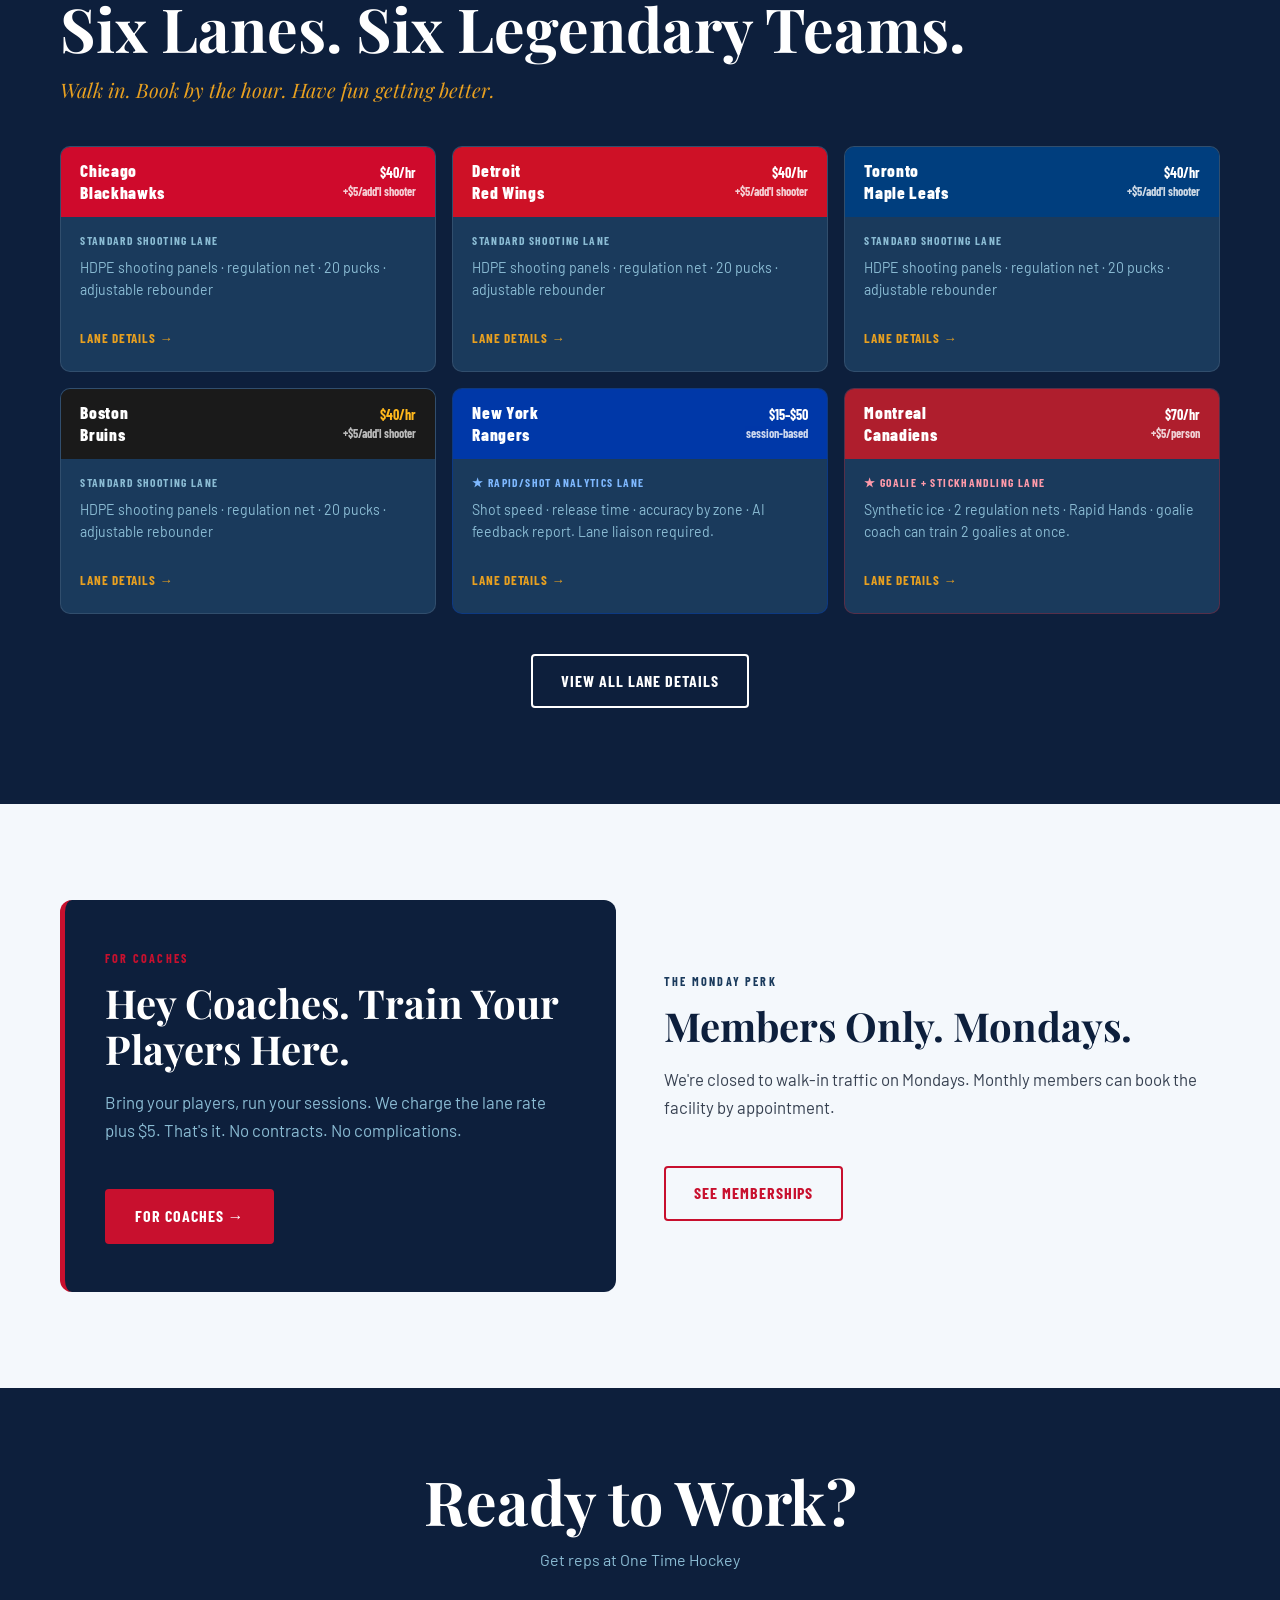
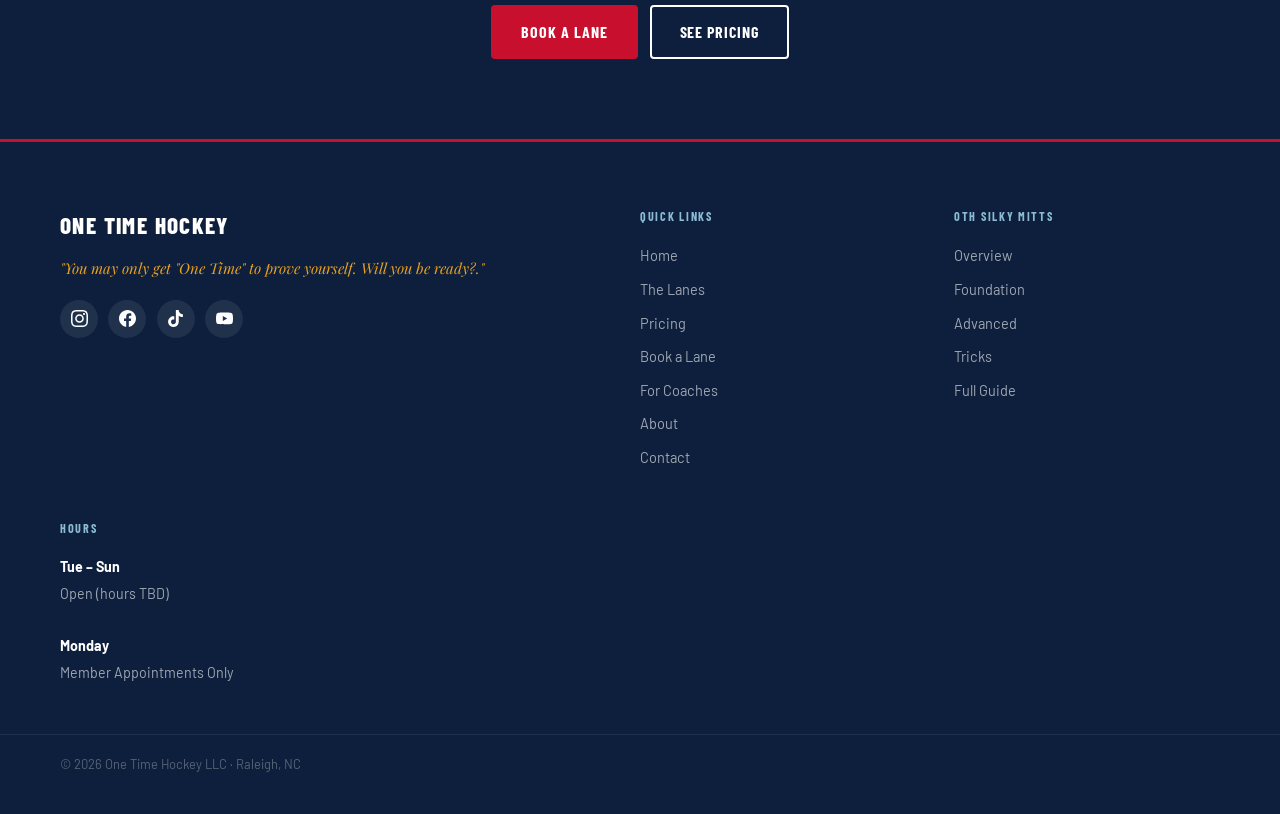
==== commit 2fa55b08: "Update index.html" ====
--- a/index.html
+++ b/index.html
@@ -102,7 +102,7 @@
       <div>
         <span class="sec-label">The Gap in training</span>
         <div style="display:flex;align-items:baseline;gap:.75rem;margin-bottom:.5rem">
-          <span style="font-family:var(--fd);font-size:clamp(3.5rem,10vw,6rem);font-weight:900;color:var(--navy);line-height:1">8,200<span style="color:var(--red)">+</span></span>
+          <span style="font-family:var(--fd);font-size:clamp(3.5rem,10vw,6rem);font-weight:900;color:var(--navy);line-height:1">5,000<span style="color:var(--red)">+</span></span>
         </div>
         <p style="font-family:var(--fc);font-weight:700;font-size:1.15rem;color:var(--navy-md);letter-spacing:.03em;margin-bottom:.25rem">registered hockey players in the Raleigh Triangle.</p>
         <p style="font-family:var(--fc);font-size:1rem;color:var(--red);font-weight:600">Growing every year.</p>
@@ -265,4 +265,4 @@
 </footer>
 <script src="js/main.js"></script>
 </body>
-</html>+</html>
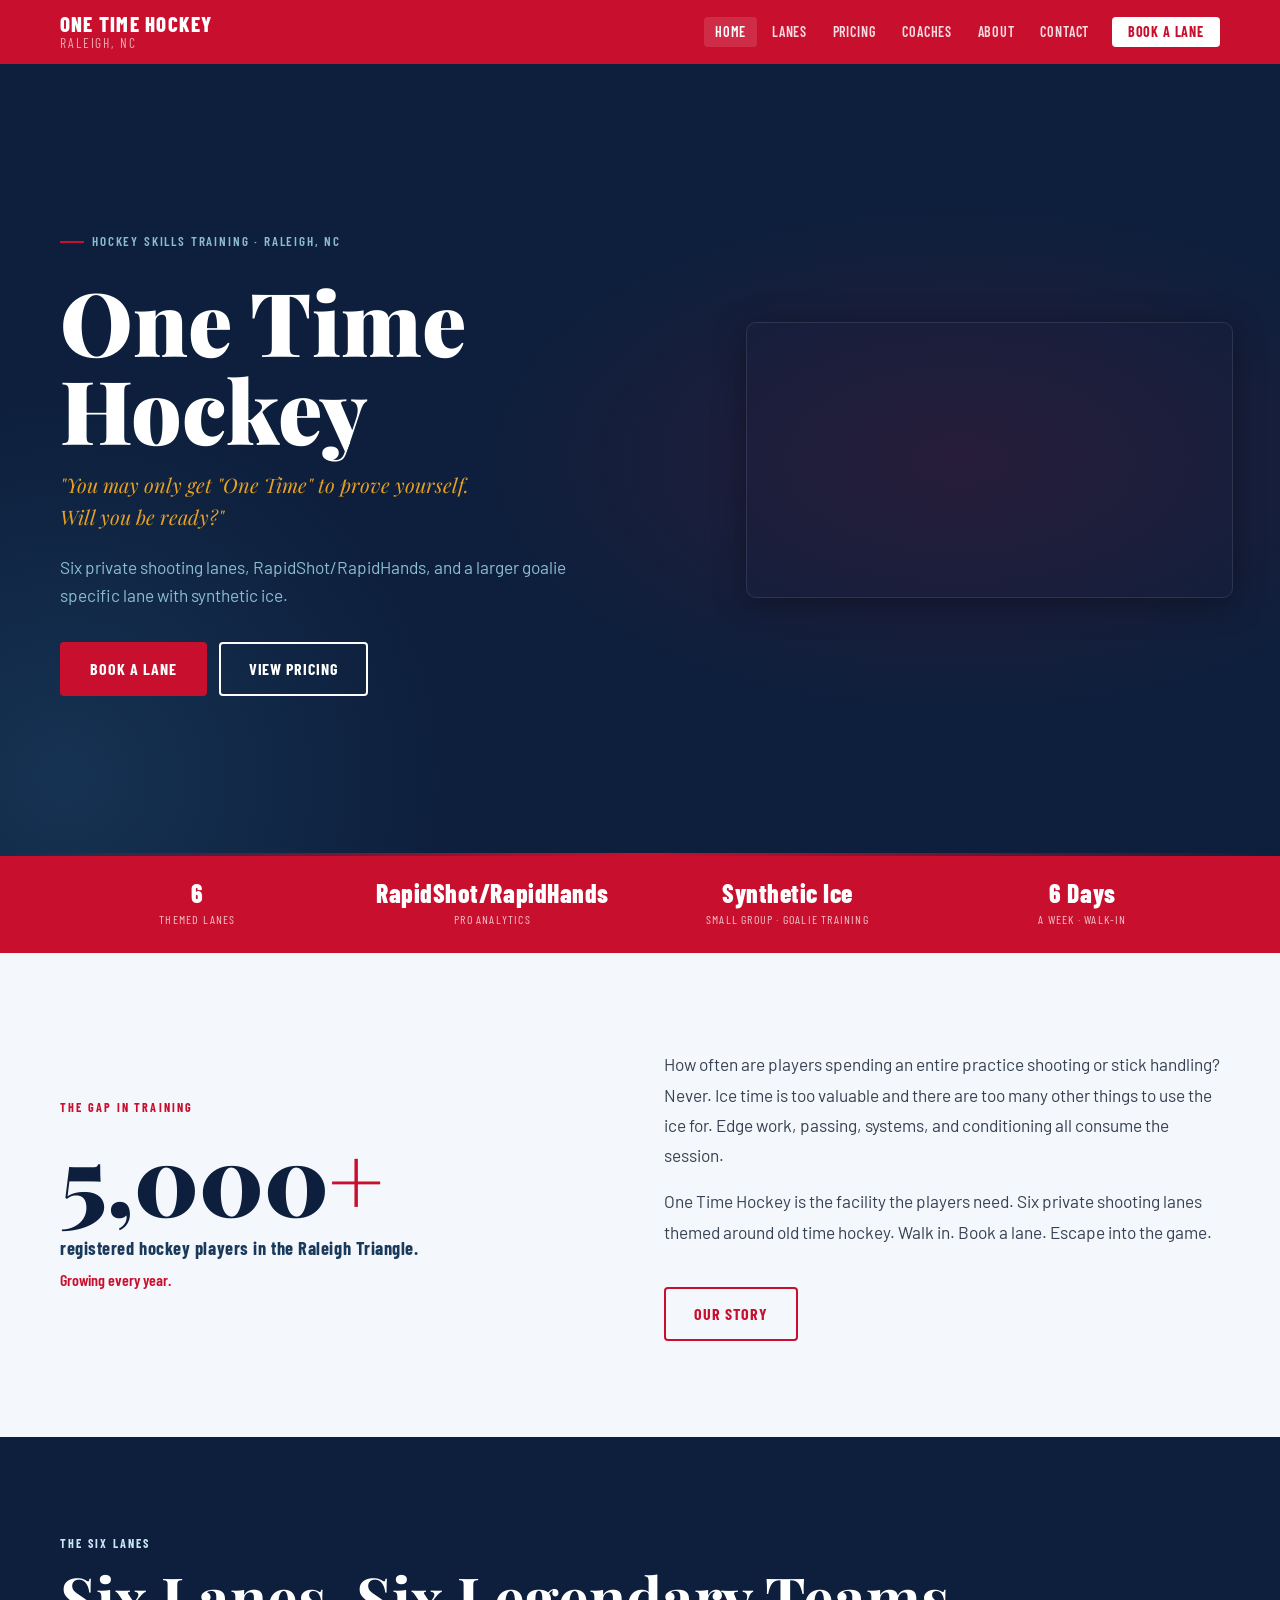
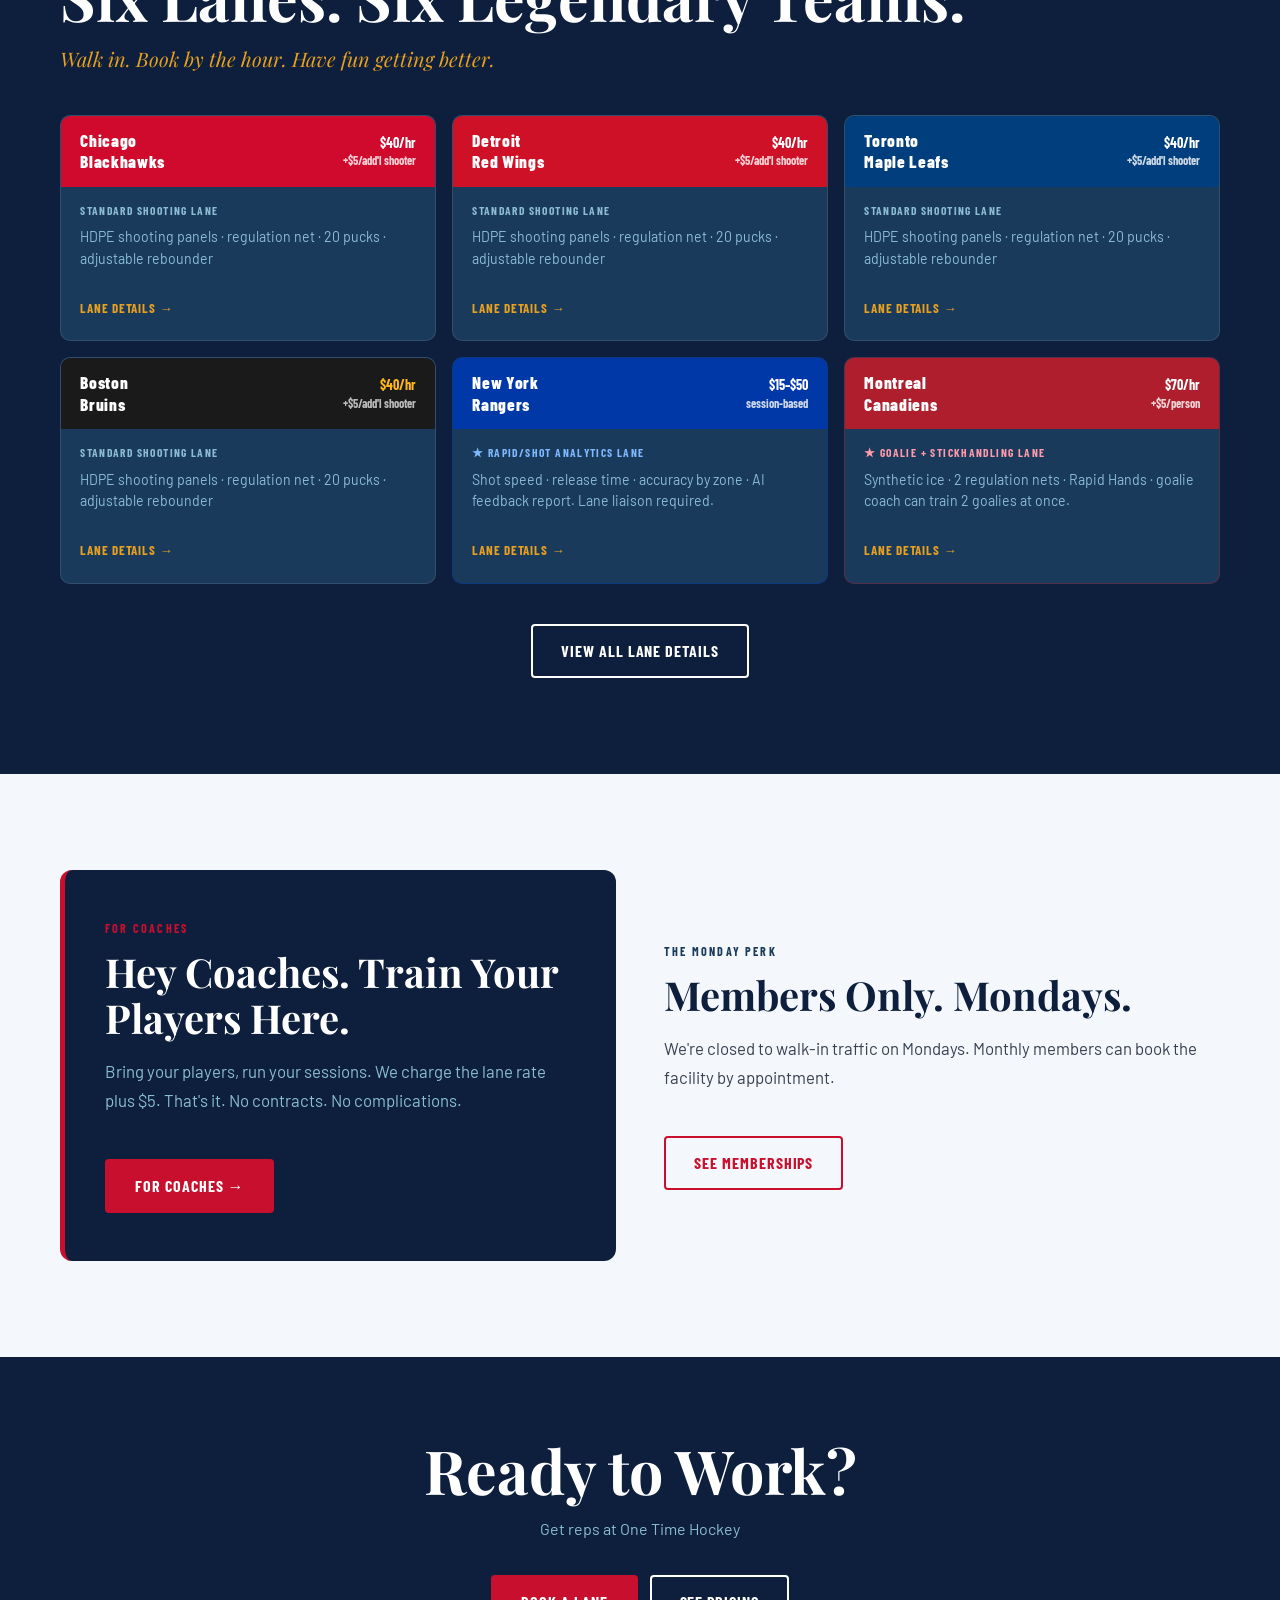
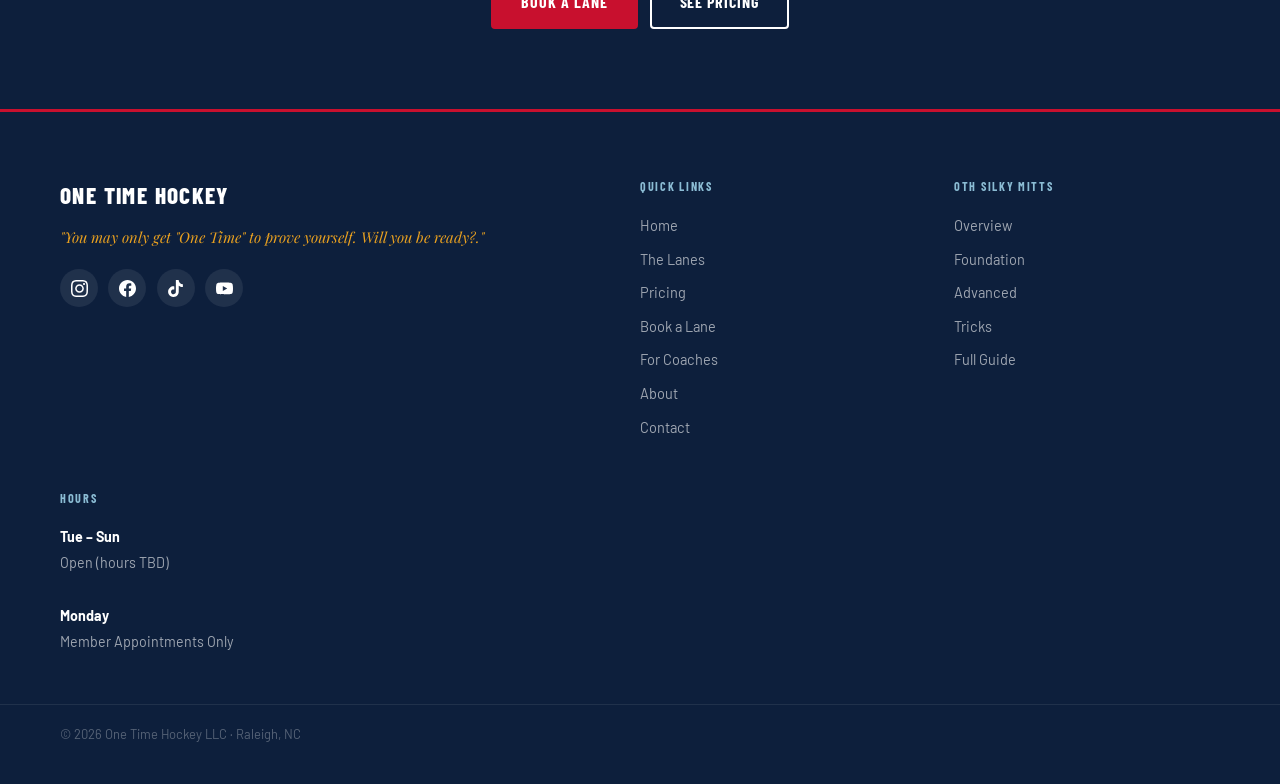
==== commit 06791b72: "Update index.html" ====
--- a/index.html
+++ b/index.html
@@ -109,7 +109,7 @@
       </div>
       <div>
         <p style="font-size:1.08rem;color:var(--mid);line-height:1.75">How often are players spending an entire practice shooting or stick handling? Never. Ice time is too valuable and there are too many other things to use the ice for. Edge work, passing, systems, and conditioning all consume the session.</p>
-        <p style="font-size:1.08rem;color:var(--mid);line-height:1.75;margin-top:1rem">One Time Hockey is the facility the players need. Six private shooting lanes themed around the Original Six NHL franchises. Walk in. Book a lane. Escape into the game.</p>
+        <p style="font-size:1.08rem;color:var(--mid);line-height:1.75;margin-top:1rem">One Time Hockey is the facility the players need. Six private shooting lanes themed around old time hockey. Walk in. Book a lane. Escape into the game.</p>
         <a href="about.html" class="btn btn-outline-red" style="margin-top:1.5rem">Our Story</a>
       </div>
     </div>
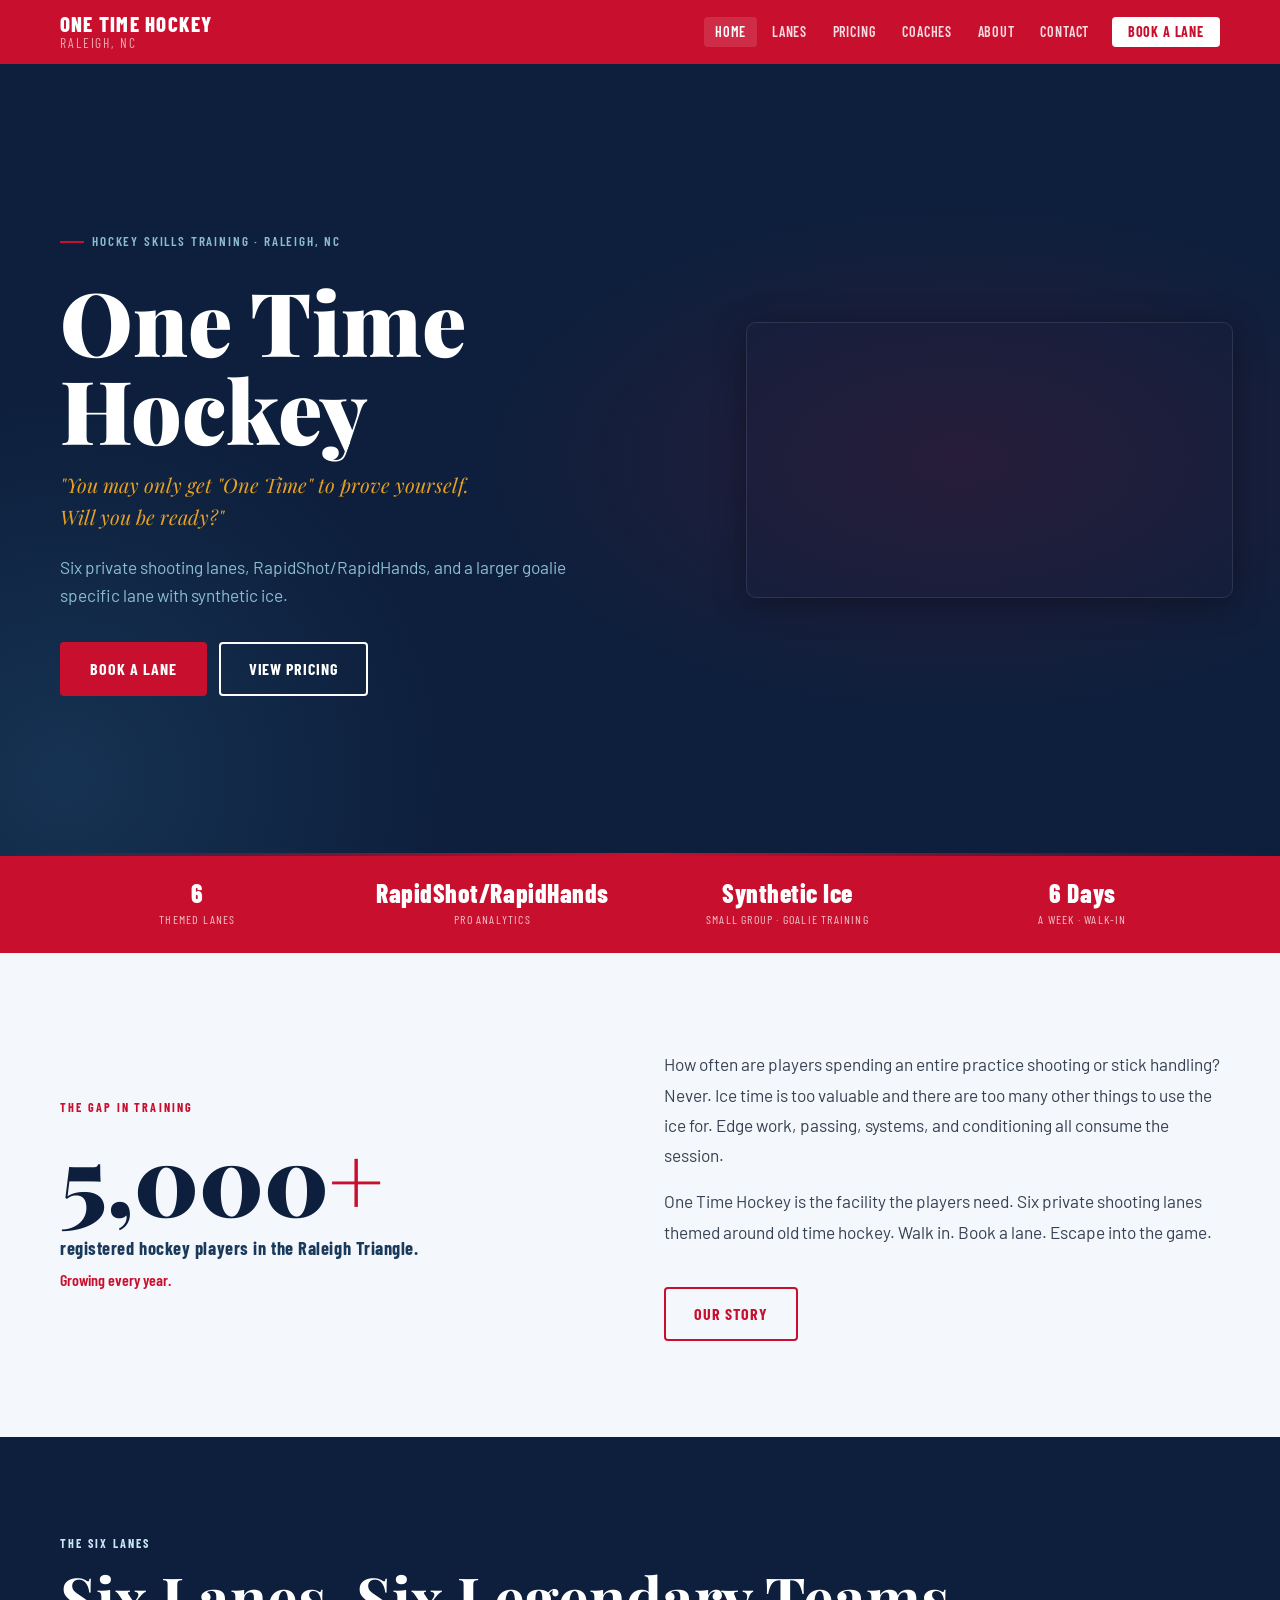
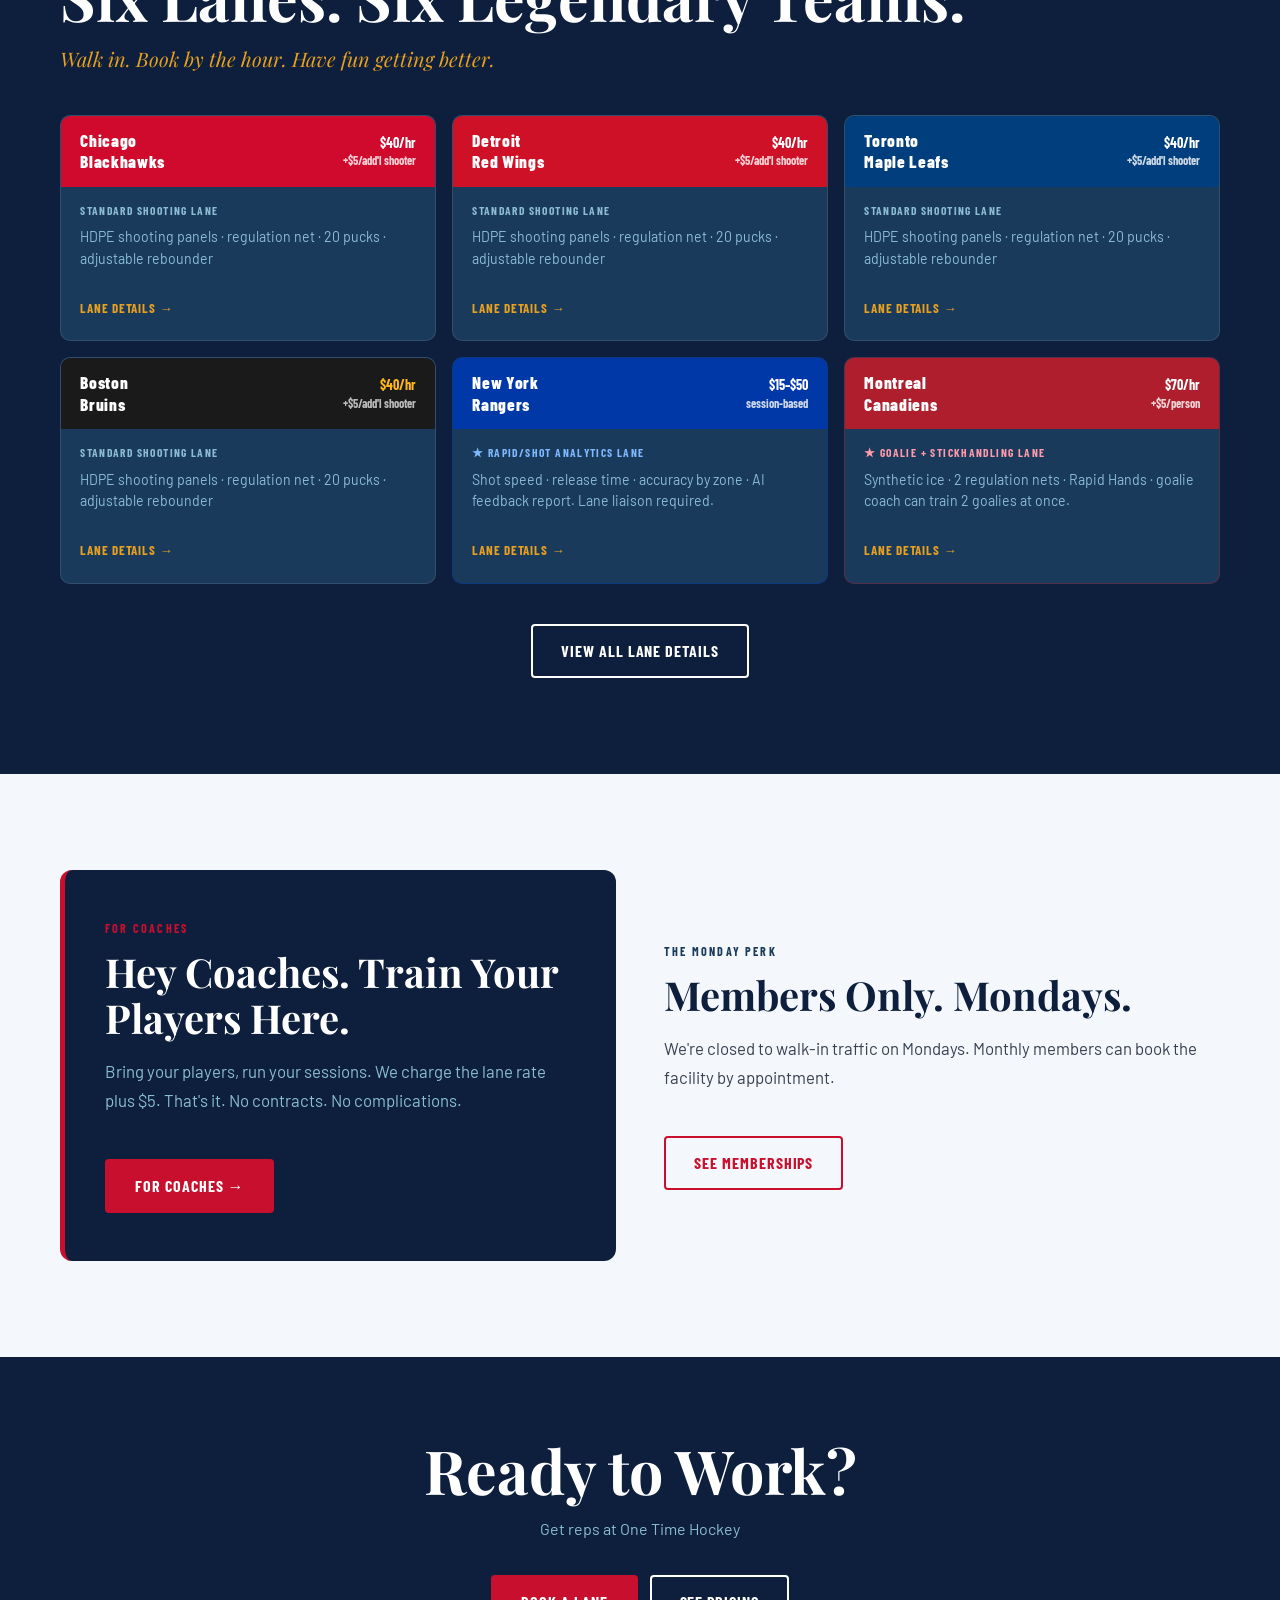
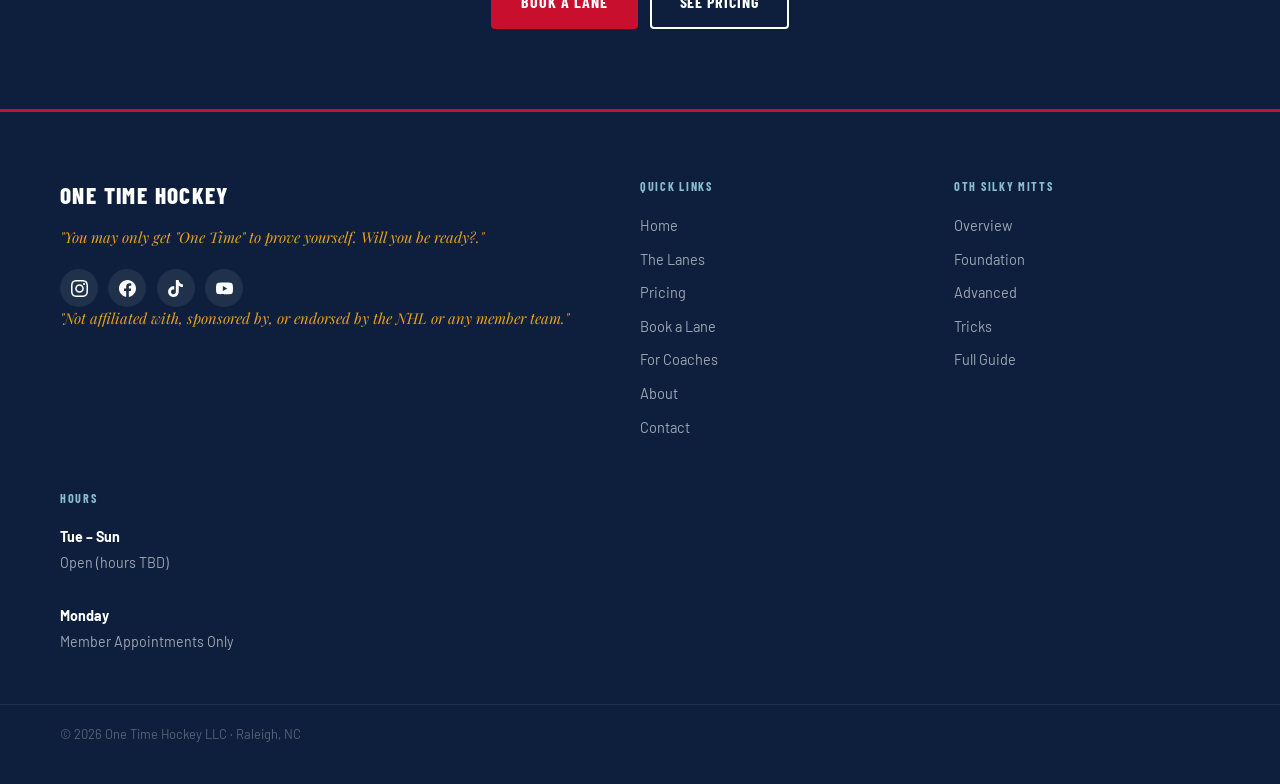
==== commit aaadbdf5: "Update index.html" ====
--- a/index.html
+++ b/index.html
@@ -254,6 +254,7 @@
           <a href="#" class="soc-link" aria-label="TikTok"><svg viewBox="0 0 24 24"><path d="M12.525.02c1.31-.02 2.61-.01 3.91-.02.08 1.53.63 3.09 1.75 4.17 1.12 1.11 2.7 1.62 4.24 1.79v4.03c-1.44-.05-2.89-.35-4.2-.97-.57-.26-1.1-.59-1.62-.93-.01 2.92.01 5.84-.02 8.75-.08 1.4-.54 2.79-1.35 3.94-1.31 1.92-3.58 3.17-5.91 3.21-1.43.08-2.86-.31-4.08-1.03-2.02-1.19-3.44-3.37-3.65-5.71-.02-.5-.03-1-.01-1.49.18-1.9 1.12-3.72 2.58-4.96 1.66-1.44 3.98-2.13 6.15-1.72.02 1.48-.04 2.96-.04 4.44-.99-.32-2.15-.23-3.02.37-.63.41-1.11 1.04-1.36 1.75-.21.51-.15 1.07-.14 1.61.24 1.64 1.82 3.02 3.5 2.87 1.12-.01 2.19-.66 2.77-1.61.19-.33.4-.67.41-1.06.1-1.79.06-3.57.07-5.36.01-4.03-.01-8.05.02-12.07z"/></svg></a>
           <a href="#" class="soc-link" aria-label="YouTube"><svg viewBox="0 0 24 24"><path d="M23.495 6.205a3.007 3.007 0 0 0-2.088-2.088c-1.87-.501-9.396-.501-9.396-.501s-7.507-.01-9.396.501A3.007 3.007 0 0 0 .527 6.205a31.247 31.247 0 0 0-.522 5.805 31.247 31.247 0 0 0 .522 5.783 3.007 3.007 0 0 0 2.088 2.088c1.868.502 9.396.502 9.396.502s7.506 0 9.396-.502a3.007 3.007 0 0 0 2.088-2.088 31.247 31.247 0 0 0 .5-5.783 31.247 31.247 0 0 0-.5-5.805zM9.609 15.601V8.408l6.264 3.602z"/></svg></a>
         </div>
+        <p class="foot-tagline">"Not affiliated with, sponsored by, or endorsed by the NHL or any member team."</p>
       </div>
       <div><div class="foot-hdg">Quick Links</div><ul class="foot-links"><li><a href="index.html">Home</a></li><li><a href="lanes.html">The Lanes</a></li><li><a href="pricing.html">Pricing</a></li><li><a href="book.html">Book a Lane</a></li><li><a href="coaches.html">For Coaches</a></li><li><a href="about.html">About</a></li><li><a href="contact.html">Contact</a></li></ul></div>
       <div><div class="foot-hdg">OTH Silky Mitts</div><ul class="foot-links"><li><a href="./oth_stickhandling/index.html">Overview</a></li><li><a href="./oth_stickhandling/foundation.html">Foundation</a></li><li><a href="./oth_stickhandling/advanced.html">Advanced</a></li><li><a href="./oth_stickhandling/tricks.html">Tricks</a></li><li><a href="./oth_stickhandling/guide.html">Full Guide</a></li>
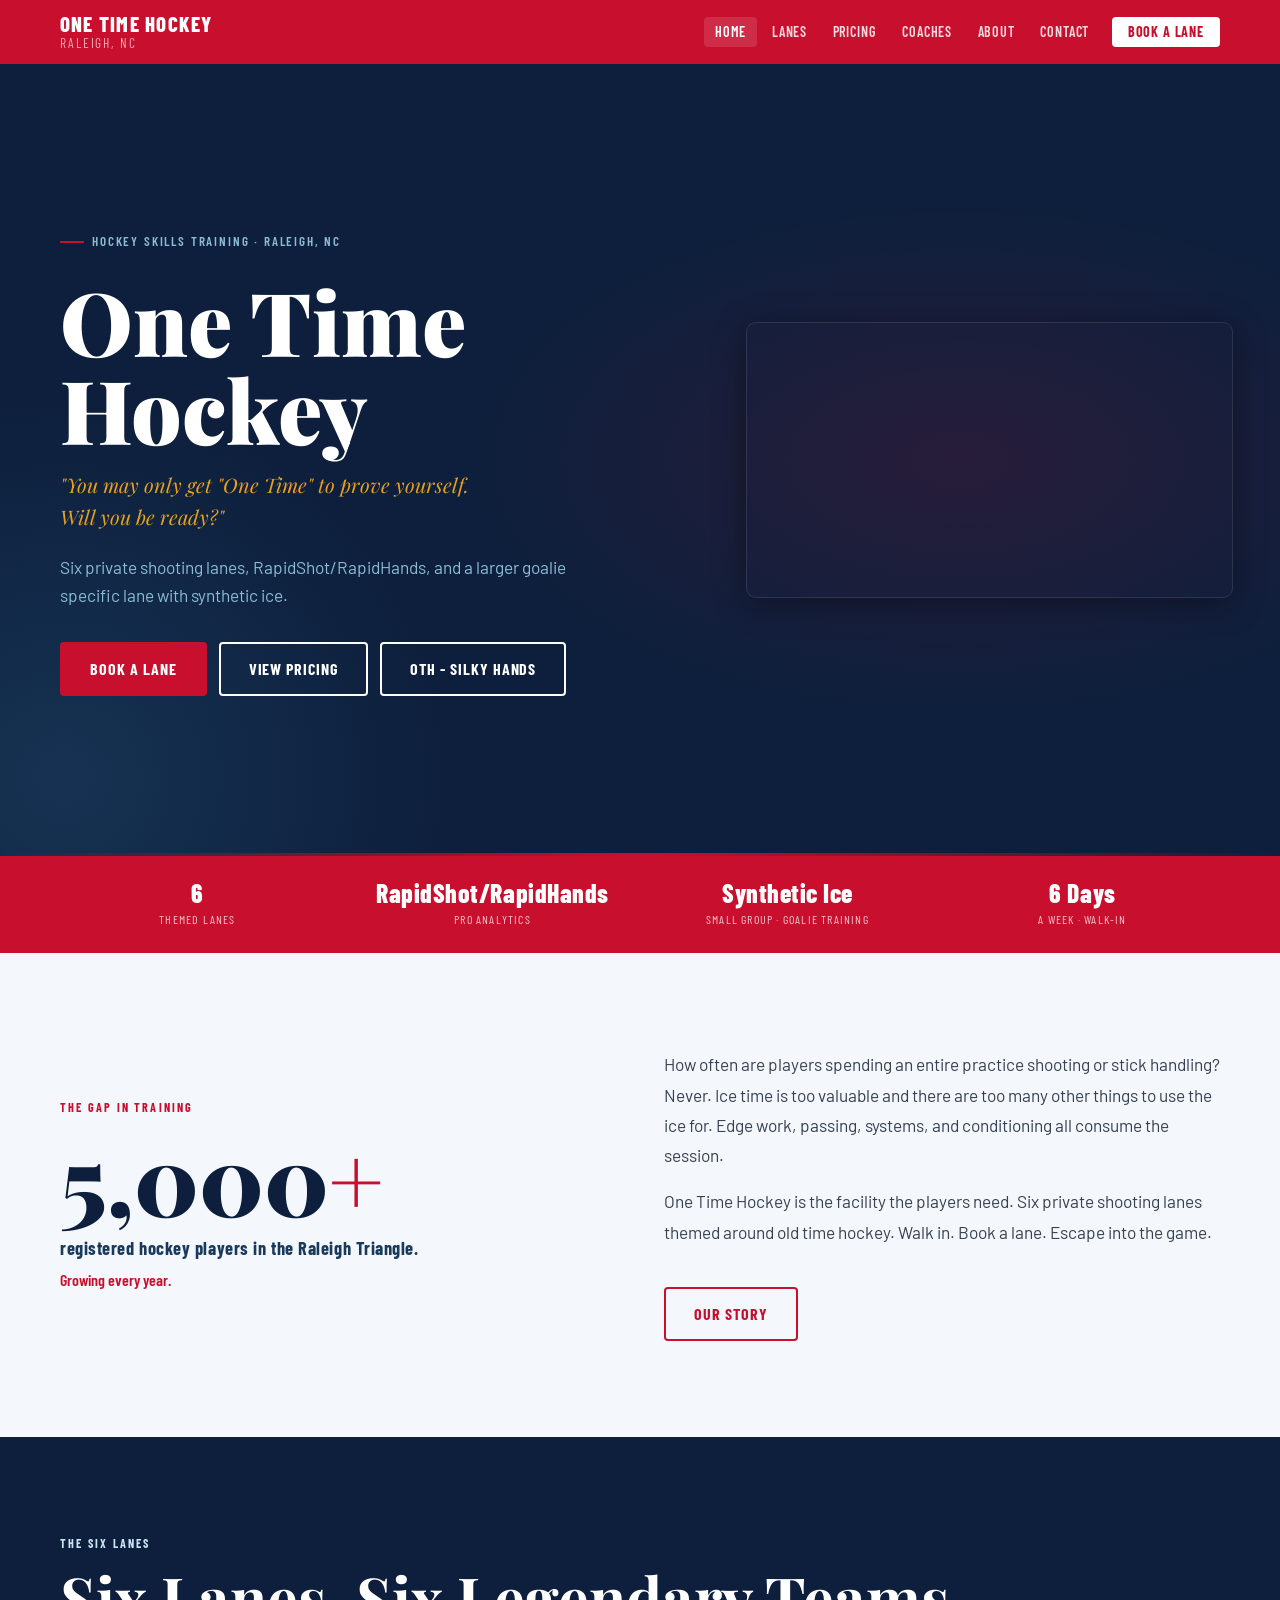
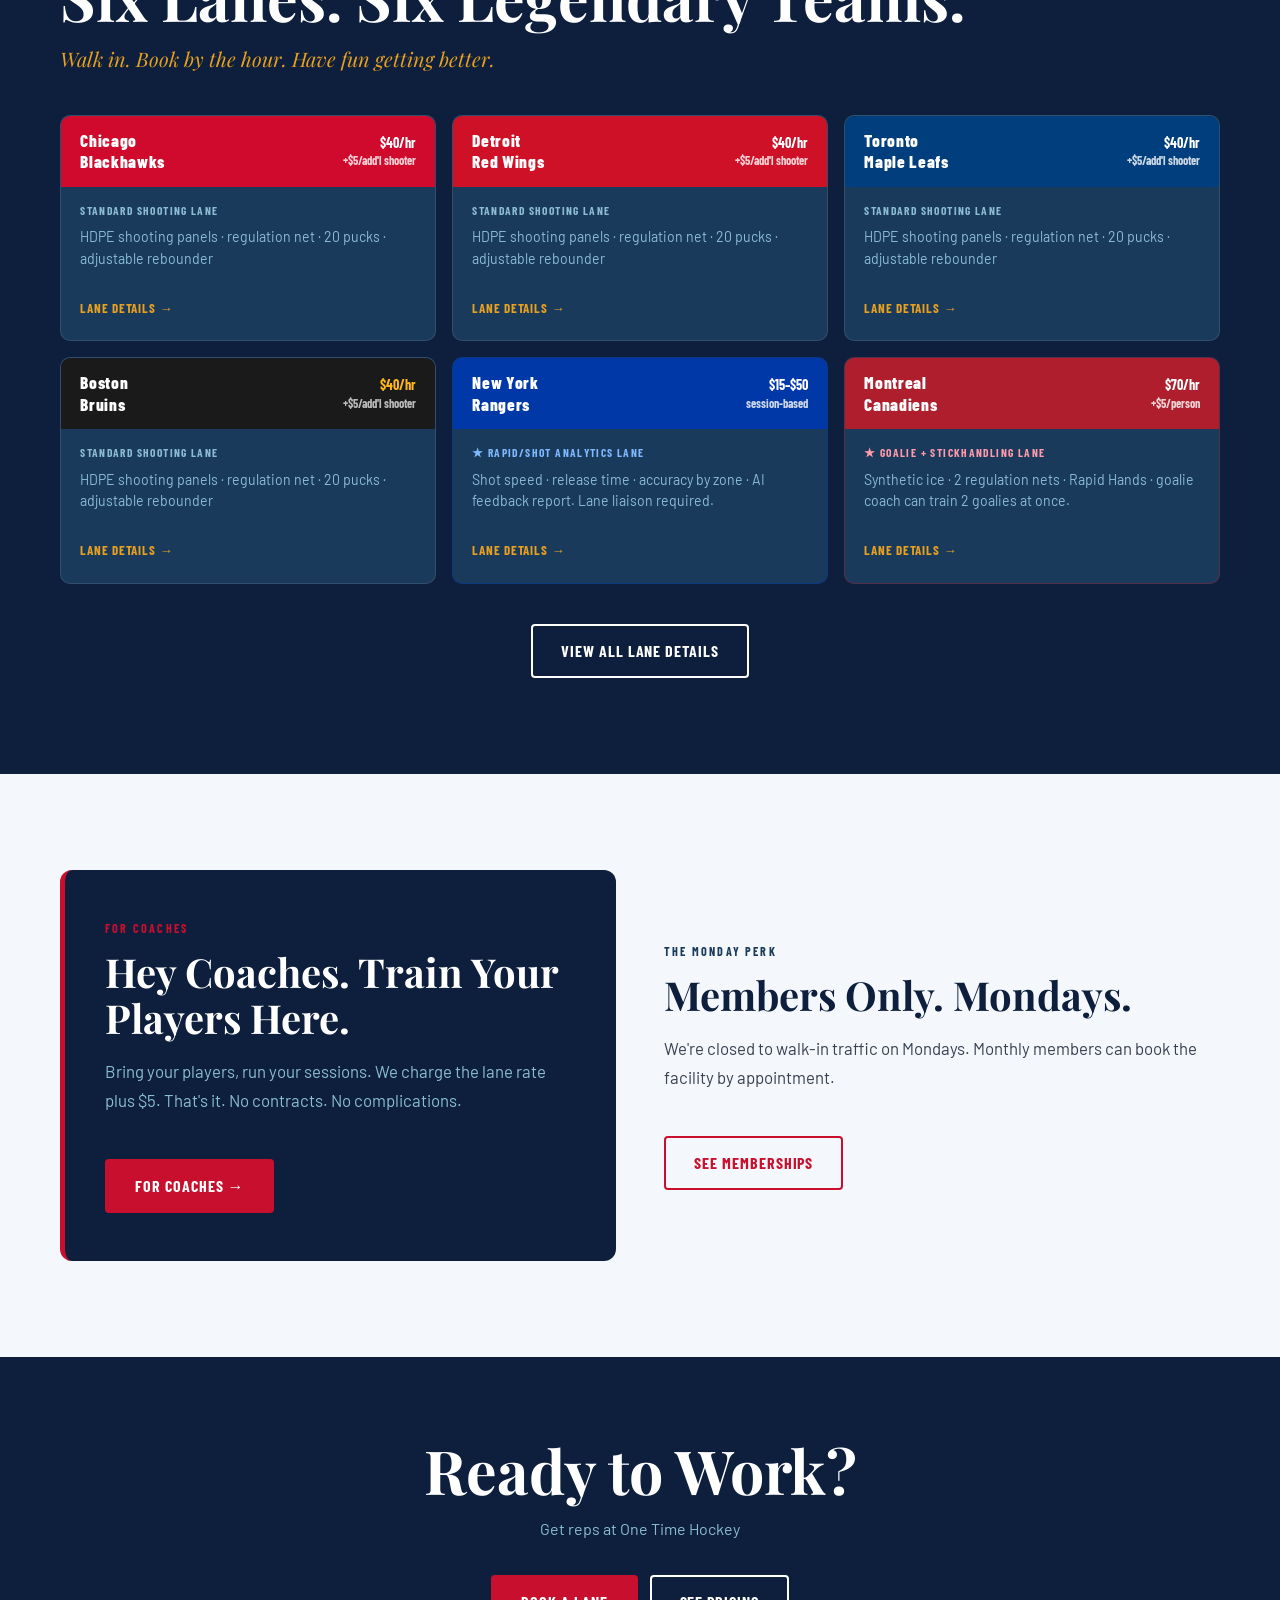
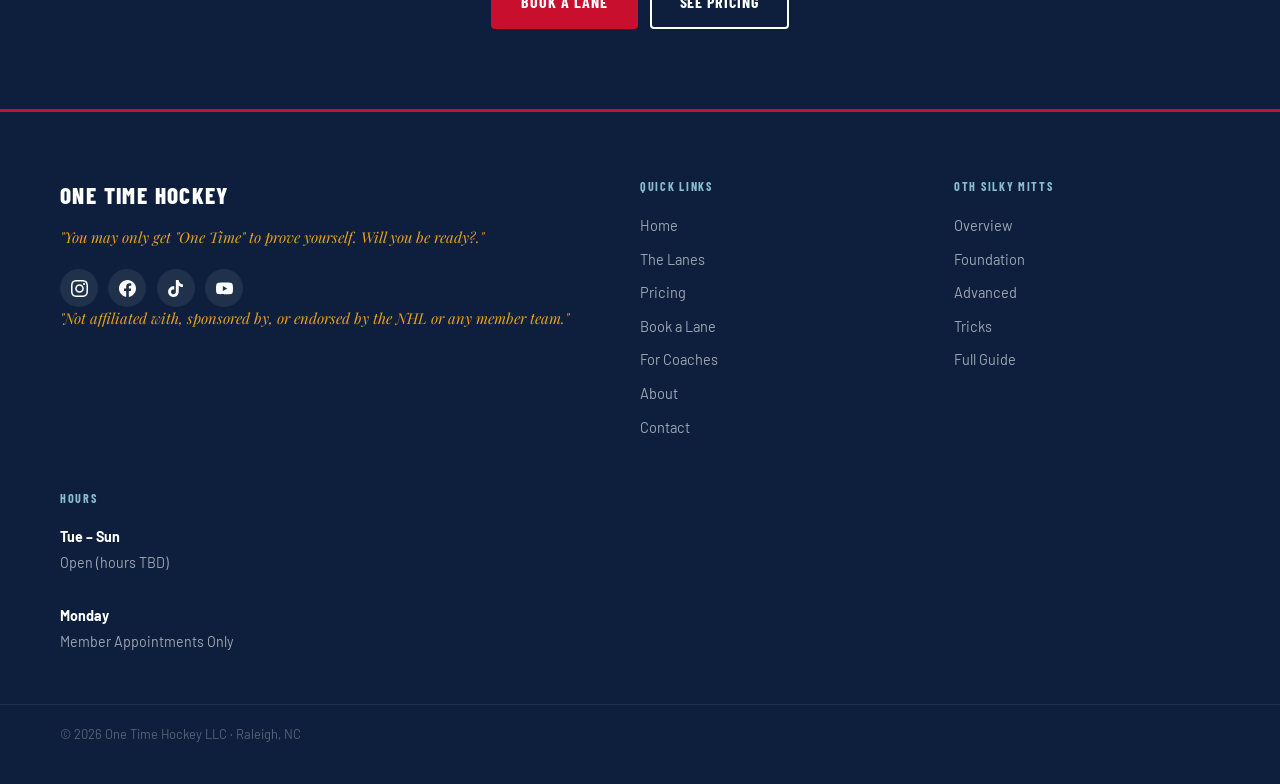
==== commit 3512dd70: "Update index.html" ====
--- a/index.html
+++ b/index.html
@@ -70,6 +70,7 @@
         <div class="btn-row fu fu-4" style="margin-top:2rem">
           <a href="book.html" class="btn btn-red">Book a Lane</a>
           <a href="pricing.html" class="btn btn-outline">View Pricing</a>
+          <a href="./oth_stickhandling/index.html" class="btn btn-outline">OTH - Silky Hands</a>
         </div>
       </div>
 
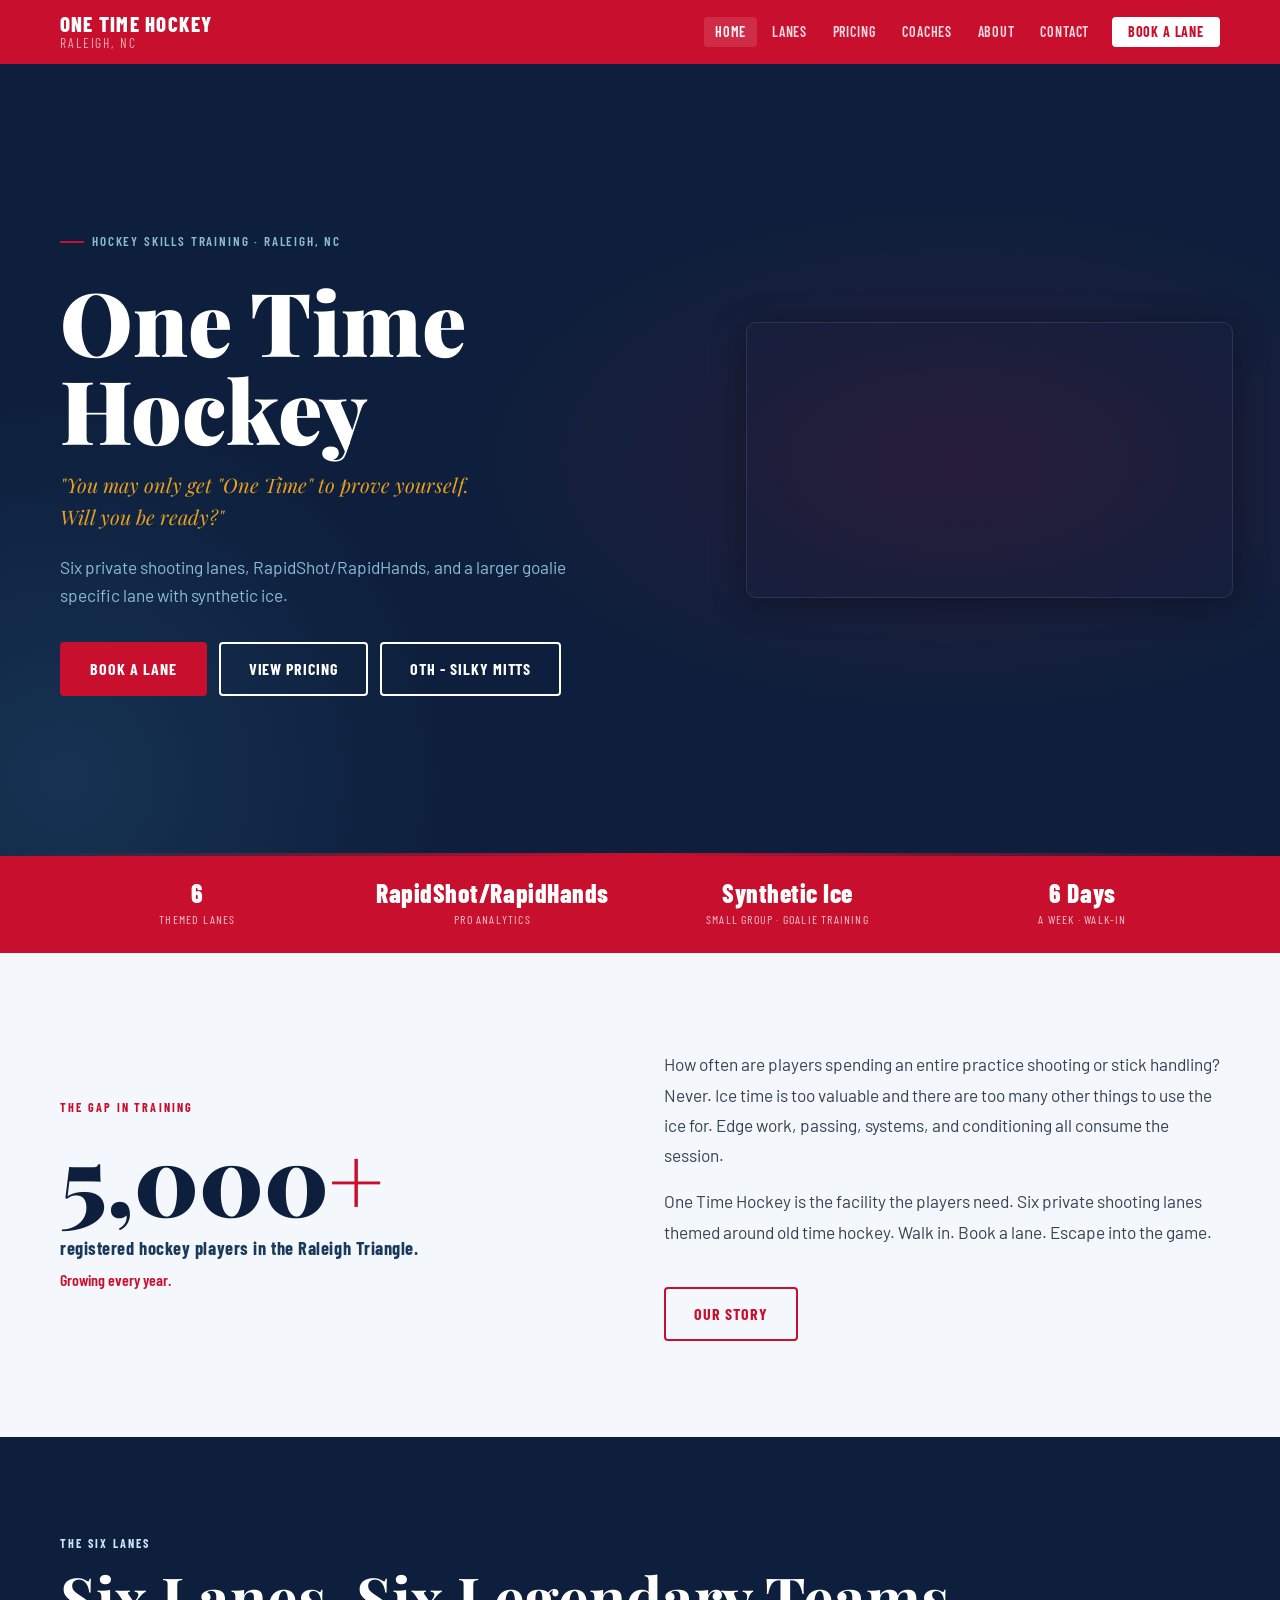
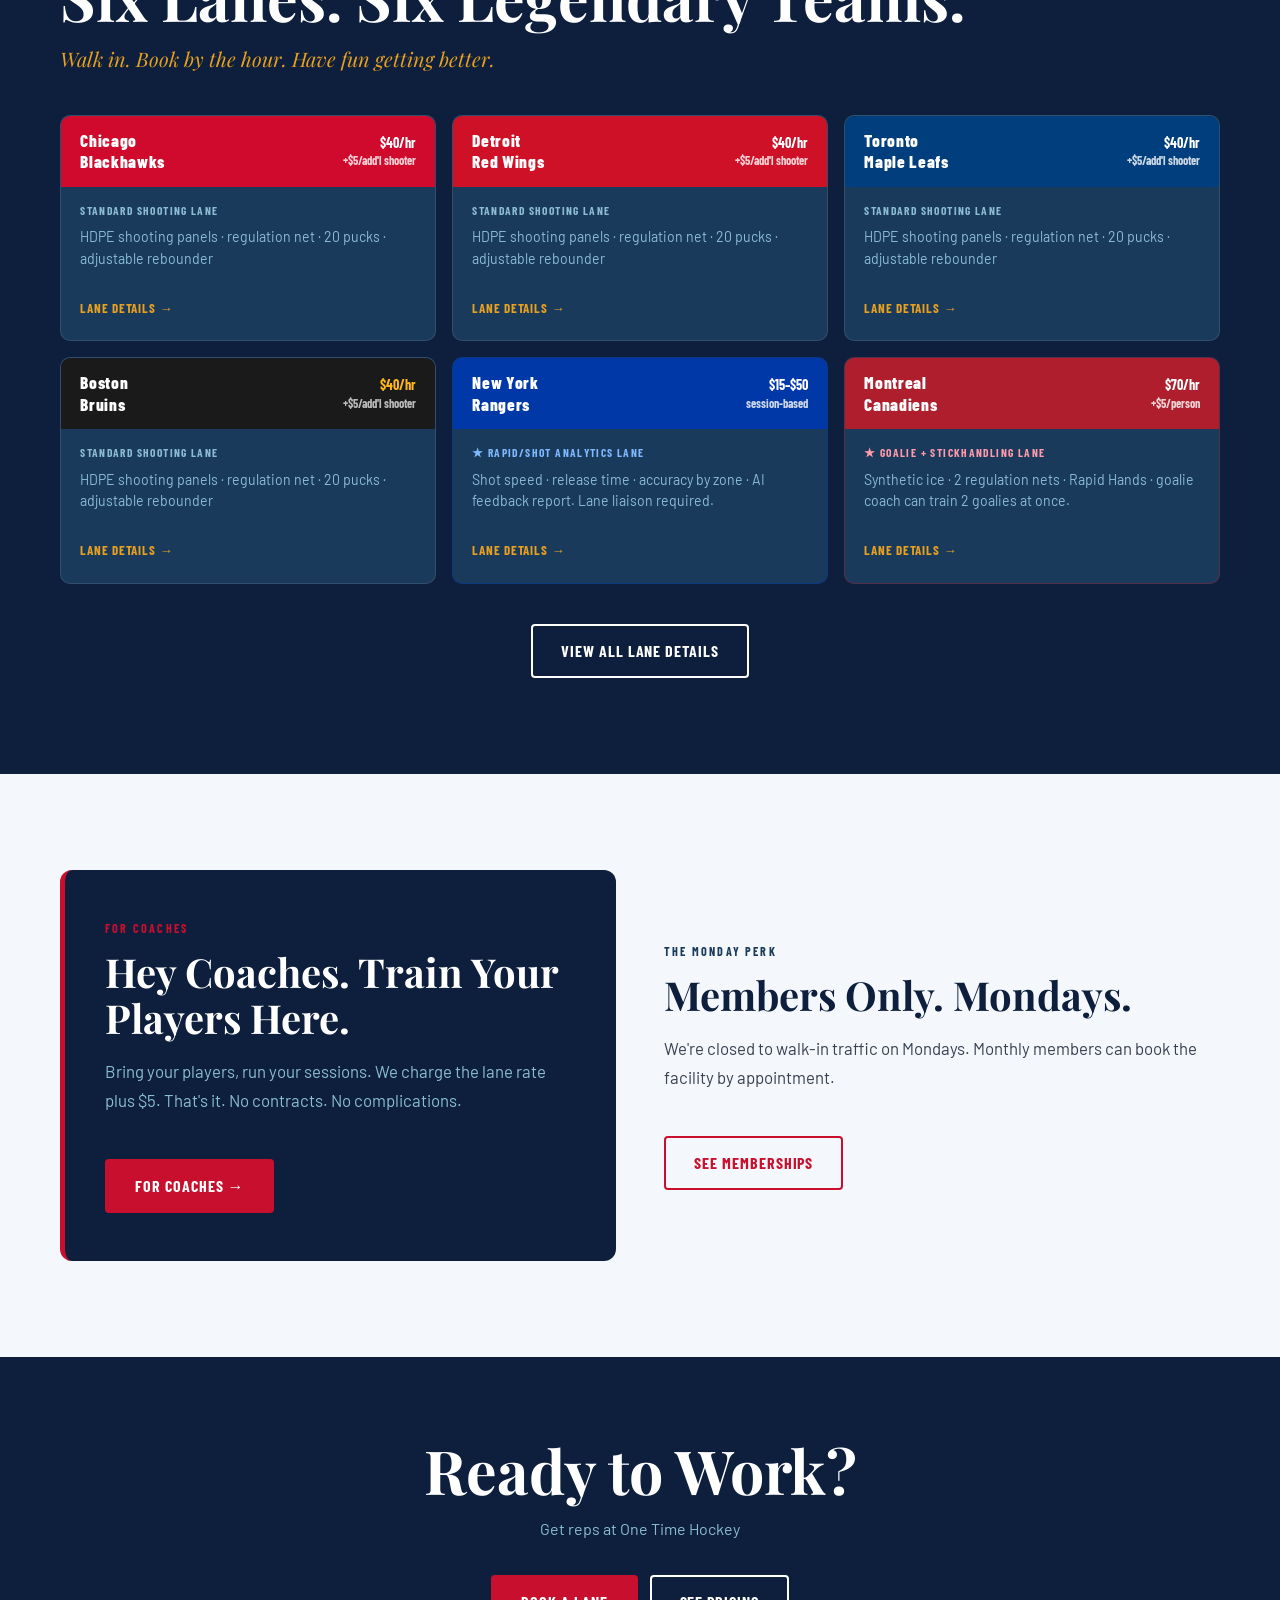
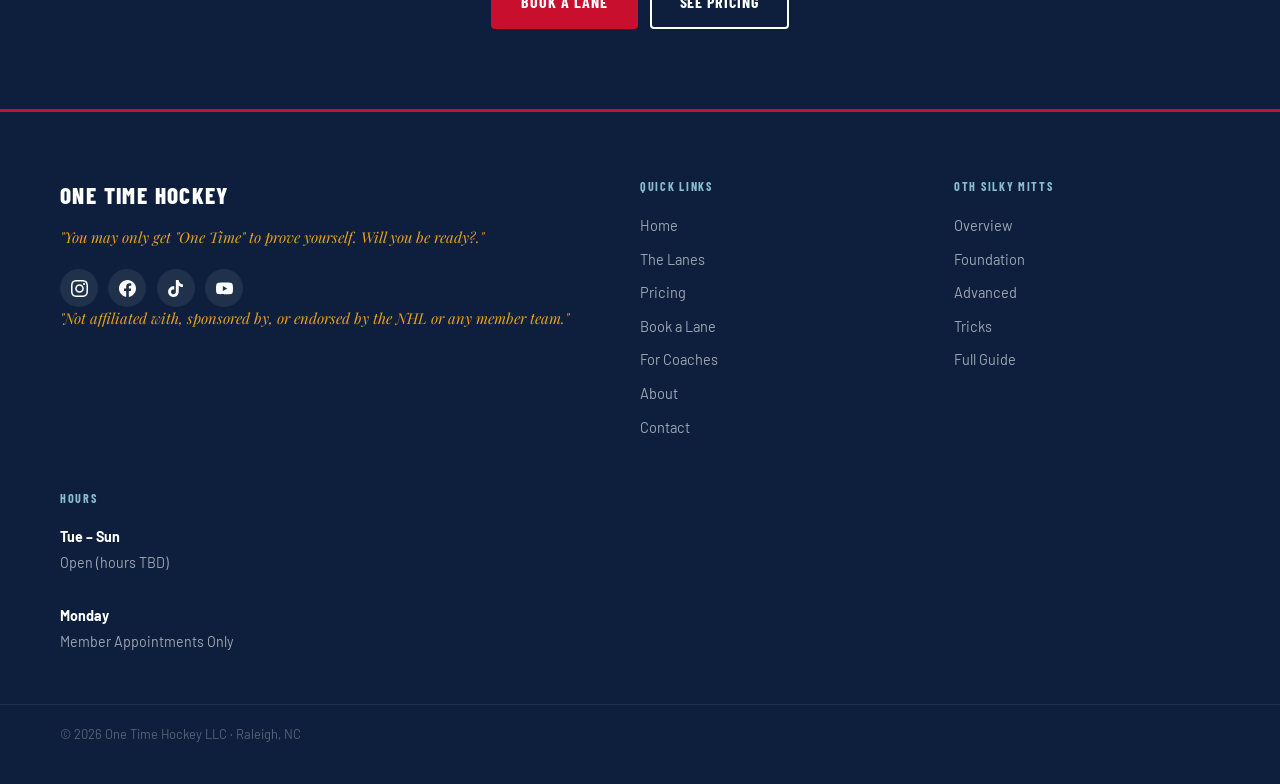
==== commit 1e7c0cb7: "Update index.html" ====
--- a/index.html
+++ b/index.html
@@ -70,7 +70,7 @@
         <div class="btn-row fu fu-4" style="margin-top:2rem">
           <a href="book.html" class="btn btn-red">Book a Lane</a>
           <a href="pricing.html" class="btn btn-outline">View Pricing</a>
-          <a href="./oth_stickhandling/index.html" class="btn btn-outline">OTH - Silky Hands</a>
+          <a href="./oth_stickhandling/index.html" class="btn btn-outline">OTH - Silky Mitts</a>
         </div>
       </div>
 
